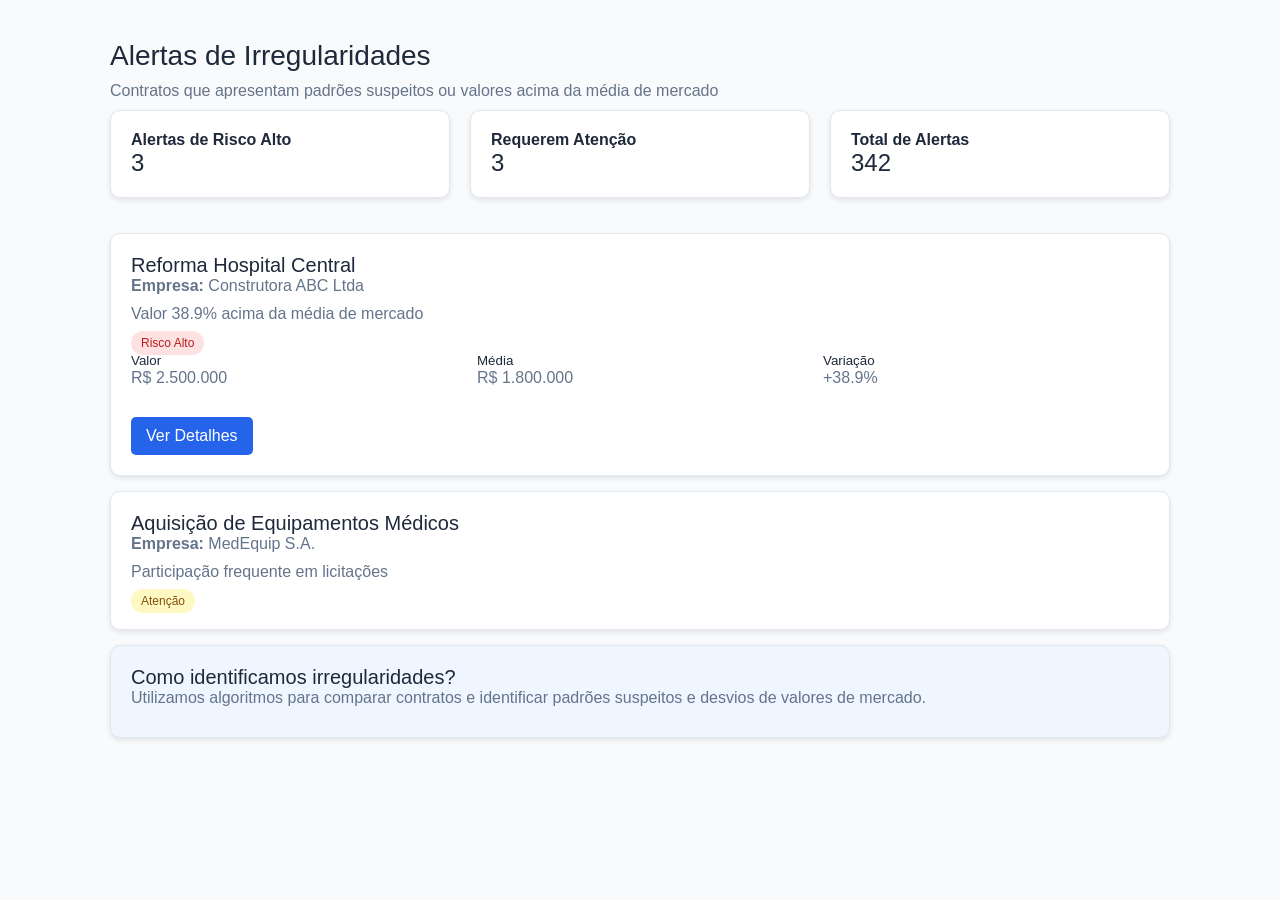
==== alerta.html @ 9b4ed2af "Adicionando Arquivos" ====
<!DOCTYPE html>
<html lang="pt-BR">
<head>
  <meta charset="UTF-8">
  <title>Alertas de Irregularidades</title>
  <link rel="stylesheet" href="./css/teste.css">
  <style>
    body {
      font-family: Arial, sans-serif;
      background: #f9fafb;
      margin: 0;
      padding: 20px;
    }
    .container {
      max-width: 1100px;
      margin: auto;
    }
    .card {
      background: white;
      border-radius: 10px;
      padding: 20px;
      margin-bottom: 15px;
      box-shadow: 0 2px 5px rgba(0,0,0,0.1);
    }
    .grid {
      display: flex;
      gap: 20px;
      margin-bottom: 20px;
    }
    .grid div {
      flex: 1;
    }
    .badge {
      padding: 5px 10px;
      border-radius: 20px;
      font-size: 12px;
    }
    .high { background: #fee2e2; color: #b91c1c; }
    .medium { background: #fef9c3; color: #854d0e; }
    .btn {
      display: inline-block;
      padding: 10px 15px;
      background: #2563eb;
      color: white;
      border-radius: 5px;
      text-decoration: none;
    }
  </style>
</head>
<body>

<div class="container">
  <h1>Alertas de Irregularidades</h1>
  <p>Contratos que apresentam padrões suspeitos ou valores acima da média de mercado</p>

  <!-- Cards resumo -->
  <div class="grid">
    <div class="card">
      <strong>Alertas de Risco Alto</strong>
      <h2>3</h2>
    </div>
    <div class="card">
      <strong>Requerem Atenção</strong>
      <h2>3</h2>
    </div>
    <div class="card">
      <strong>Total de Alertas</strong>
      <h2>342</h2>
    </div>
  </div>

  <!-- Lista -->
  <div class="card">
    <h3>Reforma Hospital Central</h3>
    <p><strong>Empresa:</strong> Construtora ABC Ltda</p>
    <p>Valor 38.9% acima da média de mercado</p>
    <span class="badge high">Risco Alto</span>

    <div class="grid">
      <div>
        <small>Valor</small>
        <p>R$ 2.500.000</p>
      </div>
      <div>
        <small>Média</small>
        <p>R$ 1.800.000</p>
      </div>
      <div>
        <small>Variação</small>
        <p>+38.9%</p>
      </div>
    </div>

    <a href="#" class="btn">Ver Detalhes</a>
  </div>

  <div class="card">
    <h3>Aquisição de Equipamentos Médicos</h3>
    <p><strong>Empresa:</strong> MedEquip S.A.</p>
    <p>Participação frequente em licitações</p>
    <span class="badge medium">Atenção</span>
  </div>

  <!-- Info -->
  <div class="card" style="background:#eff6ff;">
    <h3>Como identificamos irregularidades?</h3>
    <p>
      Utilizamos algoritmos para comparar contratos e identificar padrões suspeitos
      e desvios de valores de mercado.
    </p>
  </div>
</div>

</body>
</html>
---- css/teste.css ----
/* RESET BÁSICO */
* {
  margin: 0;
  padding: 0;
  box-sizing: border-box;
}

/* VARIÁVEIS */
:root {
  --background: #ffffff;
  --foreground: #1e293b;
  --primary: #1e40af;
  --secondary: #10b981;
  --muted: #f1f5f9;
  --border: #e2e8f0;
  --card: #ffffff;
  --radius: 8px;
}

/* DARK MODE (opcional) */
.dark {
  --background: #0f172a;
  --foreground: #f1f5f9;
  --card: #1e293b;
  --border: #334155;
}

/* BODY */
body {
  font-family: Arial, sans-serif;
  font-size: 16px;
  background: var(--background);
  color: var(--foreground);
}

/* TIPOGRAFIA */
h1 { font-size: 28px; font-weight: 500; margin-bottom: 10px; }
h2 { font-size: 24px; font-weight: 500; }
h3 { font-size: 20px; font-weight: 500; }
h4 { font-size: 16px; font-weight: 500; }

p {
  color: #64748b;
  margin-bottom: 10px;
}

/* CONTAINER */
.container {
  max-width: 1200px;
  margin: auto;
  padding: 20px;
}

/* CARDS */
.card {
  background: var(--card);
  border-radius: var(--radius);
  padding: 20px;
  border: 1px solid var(--border);
  box-shadow: 0 2px 5px rgba(0,0,0,0.05);
}

/* GRID */
.grid {
  display: flex;
  gap: 20px;
  flex-wrap: wrap;
}

.grid > div {
  flex: 1;
  min-width: 250px;
}

/* INPUTS */
select, input {
  width: 100%;
  padding: 10px;
  border-radius: var(--radius);
  border: 1px solid var(--border);
  background: #f8fafc;
}

/* BOTÕES */
button, .btn {
  background: var(--primary);
  color: white;
  border: none;
  padding: 10px 15px;
  border-radius: var(--radius);
  cursor: pointer;
}

button:hover, .btn:hover {
  opacity: 0.9;
}

/* BADGES */
.badge {
  padding: 5px 10px;
  border-radius: 20px;
  font-size: 12px;
}

.badge.high {
  background: #fee2e2;
  color: #b91c1c;
}

.badge.medium {
  background: #fef9c3;
  color: #854d0e;
}

.badge.low {
  background: #d1fae5;
  color: #065f46;
}

/* TABELA */
table {
  width: 100%;
  border-collapse: collapse;
}

th, td {
  padding: 10px;
  border-bottom: 1px solid var(--border);
  text-align: left;
}

/* SOMBRA HOVER */
.card:hover {
  box-shadow: 0 4px 10px rgba(0,0,0,0.08);
}
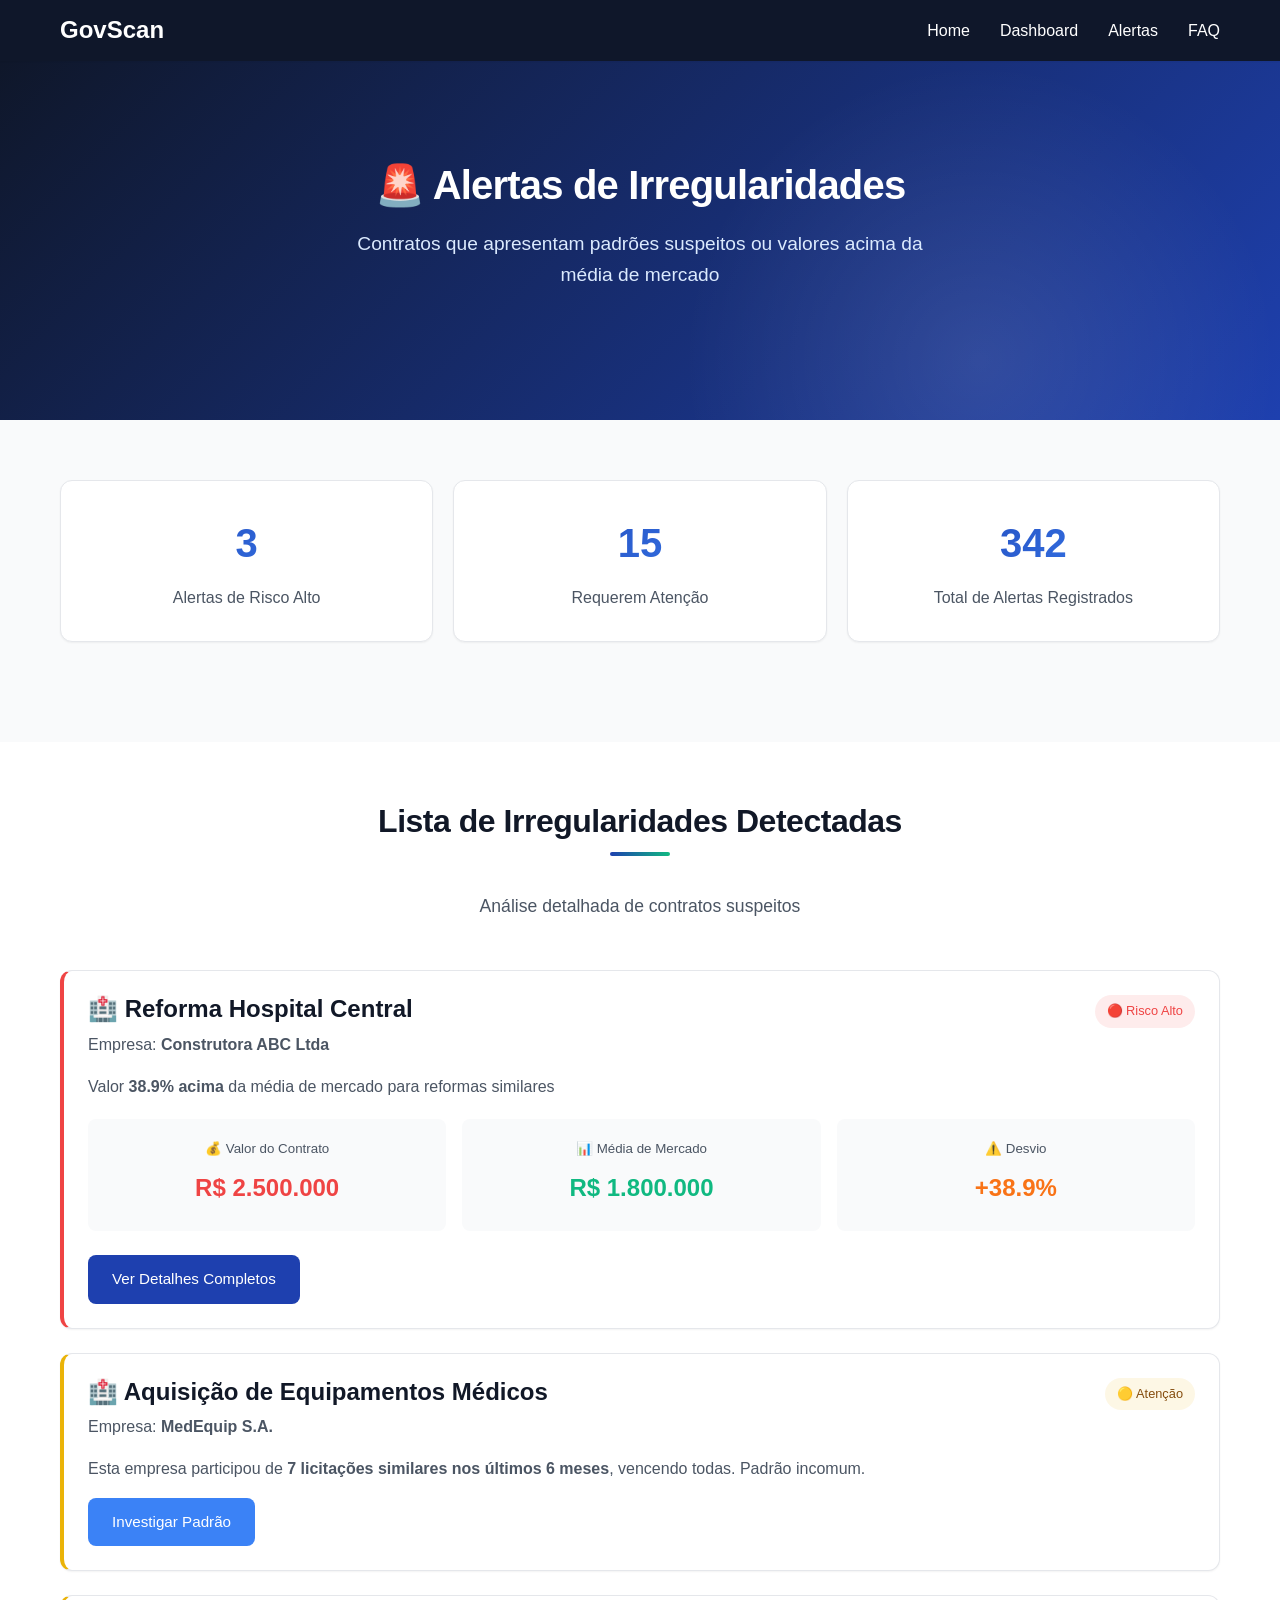
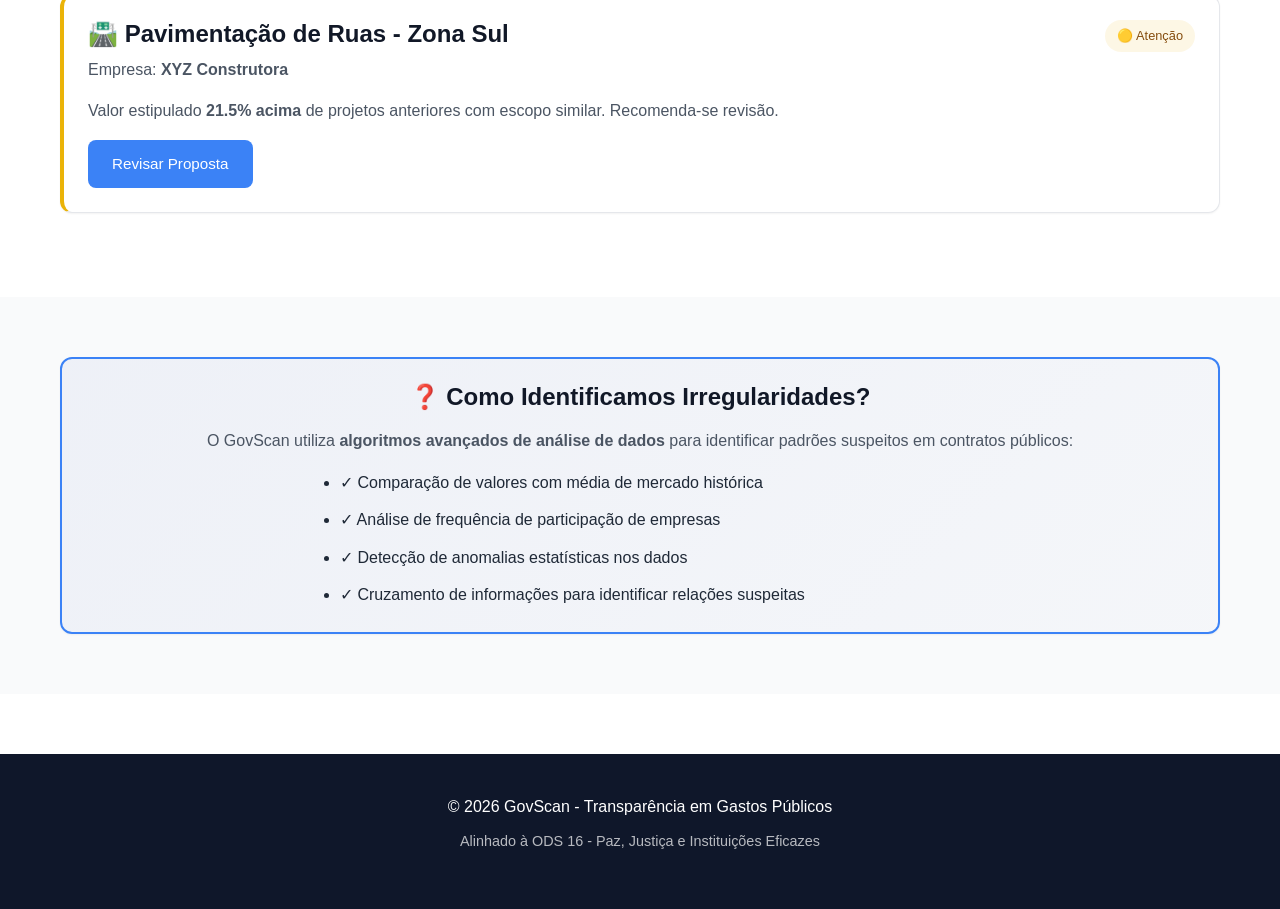
==== commit d8c152f1: "Site Ajustado" ====
--- a/alerta.html
+++ b/alerta.html
@@ -2,114 +2,150 @@
 <html lang="pt-BR">
 <head>
   <meta charset="UTF-8">
-  <title>Alertas de Irregularidades</title>
+  <meta name="viewport" content="width=device-width, initial-scale=1.0">
+  <title>Alertas de Irregularidades - GovScan</title>
   <link rel="stylesheet" href="./css/teste.css">
-  <style>
-    body {
-      font-family: Arial, sans-serif;
-      background: #f9fafb;
-      margin: 0;
-      padding: 20px;
-    }
-    .container {
-      max-width: 1100px;
-      margin: auto;
-    }
-    .card {
-      background: white;
-      border-radius: 10px;
-      padding: 20px;
-      margin-bottom: 15px;
-      box-shadow: 0 2px 5px rgba(0,0,0,0.1);
-    }
-    .grid {
-      display: flex;
-      gap: 20px;
-      margin-bottom: 20px;
-    }
-    .grid div {
-      flex: 1;
-    }
-    .badge {
-      padding: 5px 10px;
-      border-radius: 20px;
-      font-size: 12px;
-    }
-    .high { background: #fee2e2; color: #b91c1c; }
-    .medium { background: #fef9c3; color: #854d0e; }
-    .btn {
-      display: inline-block;
-      padding: 10px 15px;
-      background: #2563eb;
-      color: white;
-      border-radius: 5px;
-      text-decoration: none;
-    }
-  </style>
 </head>
 <body>
 
-<div class="container">
-  <h1>Alertas de Irregularidades</h1>
-  <p>Contratos que apresentam padrões suspeitos ou valores acima da média de mercado</p>
+<!-- NAVEGAÇÃO -->
+<nav style="background: var(--primary-dark); color: white; padding: 16px 0; position: sticky; top: 0; z-index: 100; box-shadow: var(--shadow-sm);">
+  <div class="container" style="display: flex; justify-content: space-between; align-items: center;">
+    <h3 style="color: white; margin: 0; font-size: 1.5rem; font-weight: 600;">
+      GovScan
+    </h3>
+    <ul style="list-style: none; display: flex; gap: 30px; margin: 0;">
+      <li><a href="./index.html" style="color: white; text-decoration: none; font-weight: 500;">Home</a></li>
+      <li><a href="./graficos.html" style="color: white; text-decoration: none; font-weight: 500;">Dashboard</a></li>
+      <li><a href="./alerta.html" style="color: white; text-decoration: none; font-weight: 500;">Alertas</a></li>
+      <li><a href="./faq.html" style="color: white; text-decoration: none; font-weight: 500;">FAQ</a></li>
+    </ul>
+  </div>
+</nav>
 
-  <!-- Cards resumo -->
-  <div class="grid">
-    <div class="card">
-      <strong>Alertas de Risco Alto</strong>
-      <h2>3</h2>
-    </div>
-    <div class="card">
-      <strong>Requerem Atenção</strong>
-      <h2>3</h2>
-    </div>
-    <div class="card">
-      <strong>Total de Alertas</strong>
-      <h2>342</h2>
+<!-- HERO -->
+<section class="section-hero">
+  <div class="container">
+    <h1>🚨 Alertas de Irregularidades</h1>
+    <p>Contratos que apresentam padrões suspeitos ou valores acima da média de mercado</p>
+  </div>
+</section>
+
+<!-- RESUMO -->
+<section class="section-light">
+  <div class="container">
+    <div class="grid" style="margin-bottom: 40px;">
+      <div class="stat-card">
+        <div class="stat-value" style="color: #ef4444;">3</div>
+        <div class="stat-label">Alertas de Risco Alto</div>
+      </div>
+      <div class="stat-card">
+        <div class="stat-value" style="color: #eab308;">15</div>
+        <div class="stat-label">Requerem Atenção</div>
+      </div>
+      <div class="stat-card">
+        <div class="stat-value" style="color: #3b82f6;">342</div>
+        <div class="stat-label">Total de Alertas Registrados</div>
+      </div>
     </div>
   </div>
+</section>
 
-  <!-- Lista -->
-  <div class="card">
-    <h3>Reforma Hospital Central</h3>
-    <p><strong>Empresa:</strong> Construtora ABC Ltda</p>
-    <p>Valor 38.9% acima da média de mercado</p>
-    <span class="badge high">Risco Alto</span>
-
-    <div class="grid">
-      <div>
-        <small>Valor</small>
-        <p>R$ 2.500.000</p>
-      </div>
-      <div>
-        <small>Média</small>
-        <p>R$ 1.800.000</p>
-      </div>
-      <div>
-        <small>Variação</small>
-        <p>+38.9%</p>
-      </div>
+<!-- ALERTAS -->
+<section>
+  <div class="container">
+    <div class="section-title">
+      <h2>Lista de Irregularidades Detectadas</h2>
+      <p>Análise detalhada de contratos suspeitos</p>
     </div>
 
-    <a href="#" class="btn">Ver Detalhes</a>
+    <!-- ALERTA 1 -->
+    <div class="card" style="margin-bottom: 24px; border-left: 4px solid #ef4444;">
+      <div style="display: flex; justify-content: space-between; align-items: start; margin-bottom: 16px;">
+        <div>
+          <h3 style="margin: 0 0 8px 0;">🏥 Reforma Hospital Central</h3>
+          <p style="margin: 0; color: var(--neutral-600); font-weight: 500;">Empresa: <strong>Construtora ABC Ltda</strong></p>
+        </div>
+        <span class="badge badge-danger">🔴 Risco Alto</span>
+      </div>
+      
+      <p style="margin-bottom: 20px; color: var(--neutral-600);">Valor <strong>38.9% acima</strong> da média de mercado para reformas similares</p>
+
+      <div class="grid" style="gap: 16px; margin-bottom: 24px;">
+        <div style="background: var(--neutral-50); padding: 16px; border-radius: var(--radius); text-align: center;">
+          <small style="color: var(--neutral-600); font-weight: 500;">💰 Valor do Contrato</small>
+          <p style="font-size: 1.5rem; font-weight: 700; color: #ef4444; margin: 8px 0;">R$ 2.500.000</p>
+        </div>
+        <div style="background: var(--neutral-50); padding: 16px; border-radius: var(--radius); text-align: center;">
+          <small style="color: var(--neutral-600); font-weight: 500;">📊 Média de Mercado</small>
+          <p style="font-size: 1.5rem; font-weight: 700; color: #10b981; margin: 8px 0;">R$ 1.800.000</p>
+        </div>
+        <div style="background: var(--neutral-50); padding: 16px; border-radius: var(--radius); text-align: center;">
+          <small style="color: var(--neutral-600); font-weight: 500;">⚠️ Desvio</small>
+          <p style="font-size: 1.5rem; font-weight: 700; color: #f97316; margin: 8px 0;">+38.9%</p>
+        </div>
+      </div>
+
+      <a href="#" class="btn btn-primary">Ver Detalhes Completos</a>
+    </div>
+
+    <!-- ALERTA 2 -->
+    <div class="card" style="margin-bottom: 24px; border-left: 4px solid #eab308;">
+      <div style="display: flex; justify-content: space-between; align-items: start; margin-bottom: 16px;">
+        <div>
+          <h3 style="margin: 0 0 8px 0;">🏥 Aquisição de Equipamentos Médicos</h3>
+          <p style="margin: 0; color: var(--neutral-600); font-weight: 500;">Empresa: <strong>MedEquip S.A.</strong></p>
+        </div>
+        <span class="badge badge-warning">🟡 Atenção</span>
+      </div>
+      
+      <p style="margin-bottom: 16px; color: var(--neutral-600);">Esta empresa participou de <strong>7 licitações similares nos últimos 6 meses</strong>, vencendo todas. Padrão incomum.</p>
+
+      <a href="#" class="btn btn-secondary">Investigar Padrão</a>
+    </div>
+
+    <!-- ALERTA 3 -->
+    <div class="card" style="margin-bottom: 24px; border-left: 4px solid #eab308;">
+      <div style="display: flex; justify-content: space-between; align-items: start; margin-bottom: 16px;">
+        <div>
+          <h3 style="margin: 0 0 8px 0;">🛣️ Pavimentação de Ruas - Zona Sul</h3>
+          <p style="margin: 0; color: var(--neutral-600); font-weight: 500;">Empresa: <strong>XYZ Construtora</strong></p>
+        </div>
+        <span class="badge badge-warning">🟡 Atenção</span>
+      </div>
+      
+      <p style="margin-bottom: 16px; color: var(--neutral-600);">Valor estipulado <strong>21.5% acima</strong> de projetos anteriores com escopo similar. Recomenda-se revisão.</p>
+
+      <a href="#" class="btn btn-secondary">Revisar Proposta</a>
+    </div>
   </div>
+</section>
 
-  <div class="card">
-    <h3>Aquisição de Equipamentos Médicos</h3>
-    <p><strong>Empresa:</strong> MedEquip S.A.</p>
-    <p>Participação frequente em licitações</p>
-    <span class="badge medium">Atenção</span>
+<!-- INFORMAÇÕES -->
+<section class="section-light">
+  <div class="container">
+    <div class="card" style="text-align: center; background: linear-gradient(135deg, rgba(30, 64, 175, 0.05), rgba(30, 64, 175, 0.02)); border: 2px solid var(--primary-light);">
+      <h3>❓ Como Identificamos Irregularidades?</h3>
+      <p style="margin-bottom: 16px;">
+        O GovScan utiliza <strong>algoritmos avançados de análise de dados</strong> para identificar padrões suspeitos em contratos públicos:
+      </p>
+      <ul style="text-align: left; max-width: 600px; margin: 0 auto; display: flex; flex-direction: column; gap: 12px;">
+        <li>✓ Comparação de valores com média de mercado histórica</li>
+        <li>✓ Análise de frequência de participação de empresas</li>
+        <li>✓ Detecção de anomalias estatísticas nos dados</li>
+        <li>✓ Cruzamento de informações para identificar relações suspeitas</li>
+      </ul>
+    </div>
   </div>
+</section>
 
-  <!-- Info -->
-  <div class="card" style="background:#eff6ff;">
-    <h3>Como identificamos irregularidades?</h3>
-    <p>
-      Utilizamos algoritmos para comparar contratos e identificar padrões suspeitos
-      e desvios de valores de mercado.
-    </p>
+<!-- RODAPÉ -->
+<footer style="background: var(--primary-dark); color: white; padding: 40px 0; text-align: center; margin-top: 60px;">
+  <div class="container">
+    <p style="color: white; margin-bottom: 10px;">&copy; 2026 GovScan - Transparência em Gastos Públicos</p>
+    <p style="color: rgba(255,255,255,0.7); font-size: 0.9rem;">Alinhado à ODS 16 - Paz, Justiça e Instituições Eficazes</p>
   </div>
-</div>
+</footer>
 
 </body>
 </html>
--- a/css/teste.css
+++ b/css/teste.css
@@ -1,103 +1,739 @@
-/* RESET BÁSICO */
+/* ============================================
+   RESET & VARIÁVEIS GLOBAIS
+   ============================================ */
+
 * {
   margin: 0;
   padding: 0;
   box-sizing: border-box;
 }
 
-/* VARIÁVEIS */
 :root {
-  --background: #ffffff;
-  --foreground: #1e293b;
-  --primary: #1e40af;
-  --secondary: #10b981;
-  --muted: #f1f5f9;
-  --border: #e2e8f0;
-  --card: #ffffff;
+  /* Core Colors - Alinhados ao tema de transparência e tecnologia */
+  --primary-dark: #0f172a;      /* Azul escuro profundo */
+  --primary: #1e40af;           /* Azul primário (ação) */
+  --primary-light: #3b82f6;     /* Azul claro */
+  --primary-lighter: #dbeafe;   /* Azul muito claro (backgrounds) */
+  
+  --success: #10b981;           /* Verde (dados confiáveis) */
+  --warning: #eab308;           /* Amarelo (avisos) */
+  --danger: #ef4444;            /* Vermelho (alertas críticos) */
+  --danger-dark: #dc2626;       /* Vermelho escuro */
+  
+  --neutral-50: #f9fafb;        /* Background bem claro */
+  --neutral-100: #f3f4f6;       /* Background claro */
+  --neutral-200: #e5e7eb;       /* Border claro */
+  --neutral-400: #9ca3af;       /* Text secundário */
+  --neutral-600: #4b5563;       /* Text médio */
+  --neutral-800: #1f2937;       /* Text forte */
+  --neutral-900: #111827;       /* Text muito forte/herói */
+  
+  --white: #ffffff;
+  --shadow-sm: 0 1px 2px 0 rgba(0, 0, 0, 0.05);
+  --shadow-md: 0 4px 6px -1px rgba(0, 0, 0, 0.1);
+  --shadow-lg: 0 10px 15px -3px rgba(0, 0, 0, 0.1);
+  --shadow-xl: 0 20px 25px -5px rgba(0, 0, 0, 0.1);
+  
   --radius: 8px;
-}
-
-/* DARK MODE (opcional) */
-.dark {
-  --background: #0f172a;
-  --foreground: #f1f5f9;
-  --card: #1e293b;
-  --border: #334155;
-}
-
-/* BODY */
+  --radius-lg: 12px;
+  --radius-full: 9999px;
+  
+  --transition: all 0.3s ease;
+}
+
+/* ============================================
+   BODY & TIPOGRAFIA BASE
+   ============================================ */
+
+html {
+  scroll-behavior: smooth;
+}
+
 body {
-  font-family: Arial, sans-serif;
+  font-family: -apple-system, BlinkMacSystemFont, 'Segoe UI', 'Roboto', 'Oxygen',
+    'Ubuntu', 'Cantarell', 'Fira Sans', 'Droid Sans', 'Helvetica Neue',
+    sans-serif;
   font-size: 16px;
-  background: var(--background);
-  color: var(--foreground);
-}
-
-/* TIPOGRAFIA */
-h1 { font-size: 28px; font-weight: 500; margin-bottom: 10px; }
-h2 { font-size: 24px; font-weight: 500; }
-h3 { font-size: 20px; font-weight: 500; }
-h4 { font-size: 16px; font-weight: 500; }
+  line-height: 1.6;
+  background: var(--white);
+  color: var(--neutral-800);
+  -webkit-font-smoothing: antialiased;
+  -moz-osx-font-smoothing: grayscale;
+}
+
+h1, h2, h3, h4, h5, h6 {
+  line-height: 1.2;
+  font-weight: 600;
+  color: var(--neutral-900);
+  margin-bottom: 1rem;
+}
+
+h1 {
+  font-size: 2.5rem;
+  letter-spacing: -0.02em;
+}
+
+h2 {
+  font-size: 2rem;
+  letter-spacing: -0.015em;
+}
+
+h3 {
+  font-size: 1.5rem;
+}
+
+h4 {
+  font-size: 1.25rem;
+}
+
+h5 {
+  font-size: 1.125rem;
+}
+
+h6 {
+  font-size: 1rem;
+}
 
 p {
-  color: #64748b;
-  margin-bottom: 10px;
-}
-
-/* CONTAINER */
+  color: var(--neutral-600);
+  margin-bottom: 1rem;
+}
+
+a {
+  color: var(--primary);
+  text-decoration: none;
+  transition: var(--transition);
+}
+
+a:hover {
+  color: var(--primary-light);
+}
+
+/* ============================================
+   CONTAINER & LAYOUT
+   ============================================ */
+
 .container {
   max-width: 1200px;
-  margin: auto;
-  padding: 20px;
-}
-
-/* CARDS */
+  margin: 0 auto;
+  padding: 0 20px;
+}
+
+.grid {
+  display: grid;
+  gap: 20px;
+  grid-template-columns: repeat(auto-fit, minmax(280px, 1fr));
+}
+
+@media (max-width: 768px) {
+  .grid {
+    grid-template-columns: 1fr;
+  }
+}
+
+/* ============================================
+   CARDS & CONTENEDORES
+   ============================================ */
+
 .card {
-  background: var(--card);
-  border-radius: var(--radius);
-  padding: 20px;
-  border: 1px solid var(--border);
-  box-shadow: 0 2px 5px rgba(0,0,0,0.05);
-}
-
-/* GRID */
-.grid {
-  display: flex;
-  gap: 20px;
-  flex-wrap: wrap;
-}
-
-.grid > div {
-  flex: 1;
-  min-width: 250px;
-}
-
-/* INPUTS */
-select, input {
-  width: 100%;
-  padding: 10px;
-  border-radius: var(--radius);
-  border: 1px solid var(--border);
-  background: #f8fafc;
-}
-
-/* BOTÕES */
-button, .btn {
-  background: var(--primary);
-  color: white;
+  background: var(--white);
+  border-radius: var(--radius-lg);
+  padding: 24px;
+  border: 1px solid var(--neutral-200);
+  box-shadow: var(--shadow-sm);
+  transition: var(--transition);
+}
+
+.card:hover {
+  box-shadow: var(--shadow-lg);
+  border-color: var(--primary-light);
+  transform: translateY(-2px);
+}
+
+.card-icon {
+  font-size: 2.5rem;
+  margin-bottom: 12px;
+}
+
+.card-title {
+  font-size: 1.125rem;
+  font-weight: 600;
+  color: var(--neutral-900);
+  margin-bottom: 8px;
+}
+
+.card-text {
+  color: var(--neutral-600);
+  font-size: 0.95rem;
+}
+
+/* ============================================
+   BOTÕES
+   ============================================ */
+
+button, .btn, input[type="button"], input[type="submit"] {
+  display: inline-flex;
+  align-items: center;
+  justify-content: center;
+  gap: 8px;
+  padding: 12px 24px;
+  font-size: 0.95rem;
+  font-weight: 500;
   border: none;
-  padding: 10px 15px;
   border-radius: var(--radius);
   cursor: pointer;
-}
-
-button:hover, .btn:hover {
-  opacity: 0.9;
-}
-
-/* BADGES */
+  transition: var(--transition);
+  text-decoration: none;
+  white-space: nowrap;
+  user-select: none;
+}
+
+/* Primário */
+.btn-primary, button:not([class]),
+.btn {
+  background: var(--primary);
+  color: var(--white);
+}
+
+.btn-primary:hover, 
+button:not([class]):hover,
+.btn:hover {
+  background: var(--primary-dark);
+  box-shadow: var(--shadow-md);
+  transform: translateY(-1px);
+}
+
+/* Secundário */
+.btn-secondary {
+  background: var(--primary-light);
+  color: var(--white);
+}
+
+.btn-secondary:hover {
+  background: var(--primary);
+}
+
+/* Sucesso */
+.btn-success {
+  background: var(--success);
+  color: var(--white);
+}
+
+.btn-success:hover {
+  background: #059669;
+}
+
+/* Pequeno */
+.btn-sm {
+  padding: 8px 16px;
+  font-size: 0.875rem;
+}
+
+/* Grande */
+.btn-lg {
+  padding: 14px 32px;
+  font-size: 1rem;
+}
+
+/* Outline */
+.btn-outline {
+  background: transparent;
+  border: 2px solid var(--primary);
+  color: var(--primary);
+}
+
+.btn-outline:hover {
+  background: var(--primary);
+  color: var(--white);
+}
+
+/* ============================================
+   INPUTS & FORMULÁRIOS
+   ============================================ */
+
+input[type="text"],
+input[type="email"],
+input[type="password"],
+input[type="search"],
+input[type="date"],
+select,
+textarea {
+  width: 100%;
+  padding: 12px 14px;
+  font-size: 1rem;
+  border: 1px solid var(--neutral-200);
+  border-radius: var(--radius);
+  background: var(--neutral-50);
+  color: var(--neutral-900);
+  font-family: inherit;
+  transition: var(--transition);
+}
+
+input[type="text"]:focus,
+input[type="email"]:focus,
+input[type="password"]:focus,
+input[type="search"]:focus,
+input[type="date"]:focus,
+select:focus,
+textarea:focus {
+  outline: none;
+  border-color: var(--primary);
+  background: var(--white);
+  box-shadow: 0 0 0 3px rgba(30, 64, 175, 0.1);
+}
+
+label {
+  display: block;
+  margin-bottom: 8px;
+  font-weight: 500;
+  color: var(--neutral-800);
+}
+
+/* ============================================
+   BADGES & LABELS
+   ============================================ */
+
 .badge {
-  padding: 5px 10px;
+  display: inline-flex;
+  align-items: center;
+  gap: 6px;
+  padding: 6px 12px;
+  border-radius: var(--radius-full);
+  font-size: 0.8rem;
+  font-weight: 500;
+  background: var(--neutral-100);
+  color: var(--neutral-800);
+}
+
+.badge-success {
+  background: rgba(16, 185, 129, 0.1);
+  color: var(--success);
+}
+
+.badge-warning {
+  background: rgba(234, 179, 8, 0.1);
+  color: #854d0e;
+}
+
+.badge-danger, .badge-high {
+  background: rgba(239, 68, 68, 0.1);
+  color: var(--danger);
+}
+
+.badge-danger-dark {
+  background: #fee2e2;
+  color: #b91c1c;
+}
+
+.badge-warning-dark {
+  background: #fef9c3;
+  color: #854d0e;
+}
+
+.badge-primary {
+  background: rgba(30, 64, 175, 0.1);
+  color: var(--primary);
+}
+
+/* ============================================
+   SEÇÕES & BACKGROUNDS
+   ============================================ */
+
+section {
+  padding: 60px 0;
+}
+
+.section-dark {
+  background: var(--primary-dark);
+  color: var(--white);
+}
+
+.section-light {
+  background: var(--neutral-50);
+}
+
+.section-hero {
+  background: linear-gradient(135deg, var(--primary-dark) 0%, var(--primary) 100%);
+  color: var(--white);
+  padding: 100px 20px;
+  text-align: center;
+  position: relative;
+  overflow: hidden;
+}
+
+.section-hero::before {
+  content: '';
+  position: absolute;
+  top: 0;
+  right: 0;
+  width: 600px;
+  height: 600px;
+  background: radial-gradient(circle, rgba(255,255,255,0.1) 0%, transparent 70%);
+  border-radius: 50%;
+  pointer-events: none;
+}
+
+.section-hero h1 {
+  color: var(--white);
+  margin-bottom: 20px;
+  position: relative;
+  z-index: 1;
+}
+
+.section-hero p {
+  color: var(--primary-lighter);
+  font-size: 1.2rem;
+  max-width: 600px;
+  margin: 0 auto 30px;
+  position: relative;
+  z-index: 1;
+}
+
+.section-title {
+  text-align: center;
+  margin-bottom: 50px;
+}
+
+.section-title h2 {
+  position: relative;
+  display: inline-block;
+}
+
+.section-title h2::after {
+  content: '';
+  display: block;
+  width: 60px;
+  height: 4px;
+  background: linear-gradient(90deg, var(--primary), var(--success));
+  margin: 12px auto 0;
+  border-radius: var(--radius-full);
+}
+
+.section-title p {
+  color: var(--neutral-600);
+  font-size: 1.1rem;
+  max-width: 600px;
+  margin: 20px auto 0;
+}
+
+/* ============================================
+   TABELAS
+   ============================================ */
+
+table {
+  width: 100%;
+  border-collapse: collapse;
+  margin-top: 20px;
+}
+
+table thead {
+  background: var(--neutral-50);
+  border-bottom: 2px solid var(--neutral-200);
+}
+
+table th {
+  padding: 14px;
+  text-align: left;
+  font-weight: 600;
+  color: var(--neutral-900);
+  font-size: 0.9rem;
+  text-transform: uppercase;
+  letter-spacing: 0.5px;
+}
+
+table td {
+  padding: 14px;
+  border-bottom: 1px solid var(--neutral-200);
+  color: var(--neutral-700);
+}
+
+table tbody tr:hover {
+  background: var(--neutral-50);
+}
+
+/* ============================================
+   ALERTAS & NOTIFICAÇÕES
+   ============================================ */
+
+.alert {
+  padding: 16px 20px;
+  border-radius: var(--radius-lg);
+  border-left: 4px solid;
+  margin-bottom: 20px;
+  display: flex;
+  align-items: flex-start;
+  gap: 12px;
+}
+
+.alert-success {
+  background: rgba(16, 185, 129, 0.05);
+  border-color: var(--success);
+  color: #047857;
+}
+
+.alert-warning {
+  background: rgba(234, 179, 8, 0.05);
+  border-color: var(--warning);
+  color: #854d0e;
+}
+
+.alert-danger {
+  background: rgba(239, 68, 68, 0.05);
+  border-color: var(--danger);
+  color: #991b1b;
+}
+
+.alert-info {
+  background: rgba(30, 64, 175, 0.05);
+  border-color: var(--primary);
+  color: var(--primary);
+}
+
+/* ============================================
+   ESTATÍSTICAS
+   ============================================ */
+
+.stat-card {
+  background: var(--white);
+  border-radius: var(--radius-lg);
+  padding: 30px;
+  text-align: center;
+  box-shadow: var(--shadow-sm);
+  border: 1px solid var(--neutral-200);
+  transition: var(--transition);
+}
+
+.stat-card:hover {
+  box-shadow: var(--shadow-lg);
+  transform: translateY(-4px);
+}
+
+.stat-value {
+  font-size: 2.5rem;
+  font-weight: 700;
+  background: linear-gradient(135deg, var(--primary), var(--primary-light));
+  -webkit-background-clip: text;
+  -webkit-text-fill-color: transparent;
+  background-clip: text;
+  margin-bottom: 10px;
+}
+
+.stat-label {
+  font-size: 1rem;
+  color: var(--neutral-600);
+  font-weight: 500;
+}
+
+/* ============================================
+   LISTA DE ITENS & FAQs
+   ============================================ */
+
+.list-item {
+  padding: 16px;
+  border-bottom: 1px solid var(--neutral-200);
+  display: flex;
+  align-items: center;
+  gap: 12px;
+  transition: var(--transition);
+}
+
+.list-item:hover {
+  background: var(--neutral-50);
+  padding-left: 20px;
+}
+
+.list-item:last-child {
+  border-bottom: none;
+}
+
+.faq-item {
+  border: 1px solid var(--neutral-200);
+  border-radius: var(--radius-lg);
+  margin-bottom: 12px;
+  overflow: hidden;
+  background: var(--white);
+  transition: var(--transition);
+}
+
+.faq-item:hover {
+  box-shadow: var(--shadow-md);
+}
+
+.faq-question {
+  width: 100%;
+  padding: 20px;
+  background: var(--white);
+  border: none;
+  cursor: pointer;
+  display: flex;
+  justify-content: space-between;
+  align-items: center;
+  font-size: 1rem;
+  font-weight: 500;
+  color: var(--neutral-900);
+  transition: var(--transition);
+}
+
+.faq-question:hover {
+  background: var(--neutral-50);
+  color: var(--primary);
+}
+
+.faq-question span {
+  margin-left: 10px;
+  font-size: 1.2rem;
+  display: flex;
+  align-items: center;
+  justify-content: center;
+  width: 24px;
+  height: 24px;
+  transition: var(--transition);
+}
+
+.faq-item.active .faq-question {
+  background: linear-gradient(135deg, rgba(30, 64, 175, 0.05), rgba(30, 64, 175, 0.02));
+  color: var(--primary);
+}
+
+.faq-item.active .faq-question span {
+  transform: rotate(180deg);
+}
+
+.faq-answer {
+  display: none;
+  padding: 0 20px 20px 20px;
+  color: var(--neutral-600);
+  border-top: 1px solid var(--neutral-200);
+  background: var(--neutral-50);
+  animation: slideDown 0.3s ease;
+}
+
+.faq-item.active .faq-answer {
+  display: block;
+}
+
+@keyframes slideDown {
+  from {
+    opacity: 0;
+    transform: translateY(-10px);
+  }
+  to {
+    opacity: 1;
+    transform: translateY(0);
+  }
+}
+
+/* ============================================
+   RESPONSIVIDADE
+   ============================================ */
+
+@media (max-width: 768px) {
+  h1 {
+    font-size: 1.875rem;
+  }
+
+  h2 {
+    font-size: 1.5rem;
+  }
+
+  section {
+    padding: 40px 0;
+  }
+
+  .section-hero {
+    padding: 60px 20px;
+  }
+
+  .card {
+    padding: 16px;
+  }
+
+  .container {
+    padding: 0 16px;
+  }
+
+  button, .btn {
+    width: 100%;
+  }
+}
+
+/* ============================================
+   UTILIDADES
+   ============================================ */
+
+.text-center {
+  text-align: center;
+}
+
+.text-left {
+  text-align: left;
+}
+
+.text-right {
+  text-align: right;
+}
+
+.text-muted {
+  color: var(--neutral-600);
+}
+
+.text-primary {
+  color: var(--primary);
+}
+
+.text-success {
+  color: var(--success);
+}
+
+.text-danger {
+  color: var(--danger);
+}
+
+.text-warning {
+  color: var(--warning);
+}
+
+.mt-1 { margin-top: 8px; }
+.mt-2 { margin-top: 16px; }
+.mt-3 { margin-top: 24px; }
+.mt-4 { margin-top: 32px; }
+
+.mb-1 { margin-bottom: 8px; }
+.mb-2 { margin-bottom: 16px; }
+.mb-3 { margin-bottom: 24px; }
+.mb-4 { margin-bottom: 32px; }
+
+.p-1 { padding: 8px; }
+.p-2 { padding: 16px; }
+.p-3 { padding: 24px; }
+.p-4 { padding: 32px; }
+
+.gap-1 { gap: 8px; }
+.gap-2 { gap: 16px; }
+.gap-3 { gap: 24px; }
+
+.hidden {
+  display: none;
+}
+
+.opacity-50 {
+  opacity: 0.5;
+}
+
+.opacity-75 {
+  opacity: 0.75;
+}
+
+.rounded {
+  border-radius: var(--radius);
+}
+
+.rounded-lg {
+  border-radius: var(--radius-lg);
+}
+
+.overflow-hidden {
+  overflow: hidden;
   border-radius: 20px;
   font-size: 12px;
 }
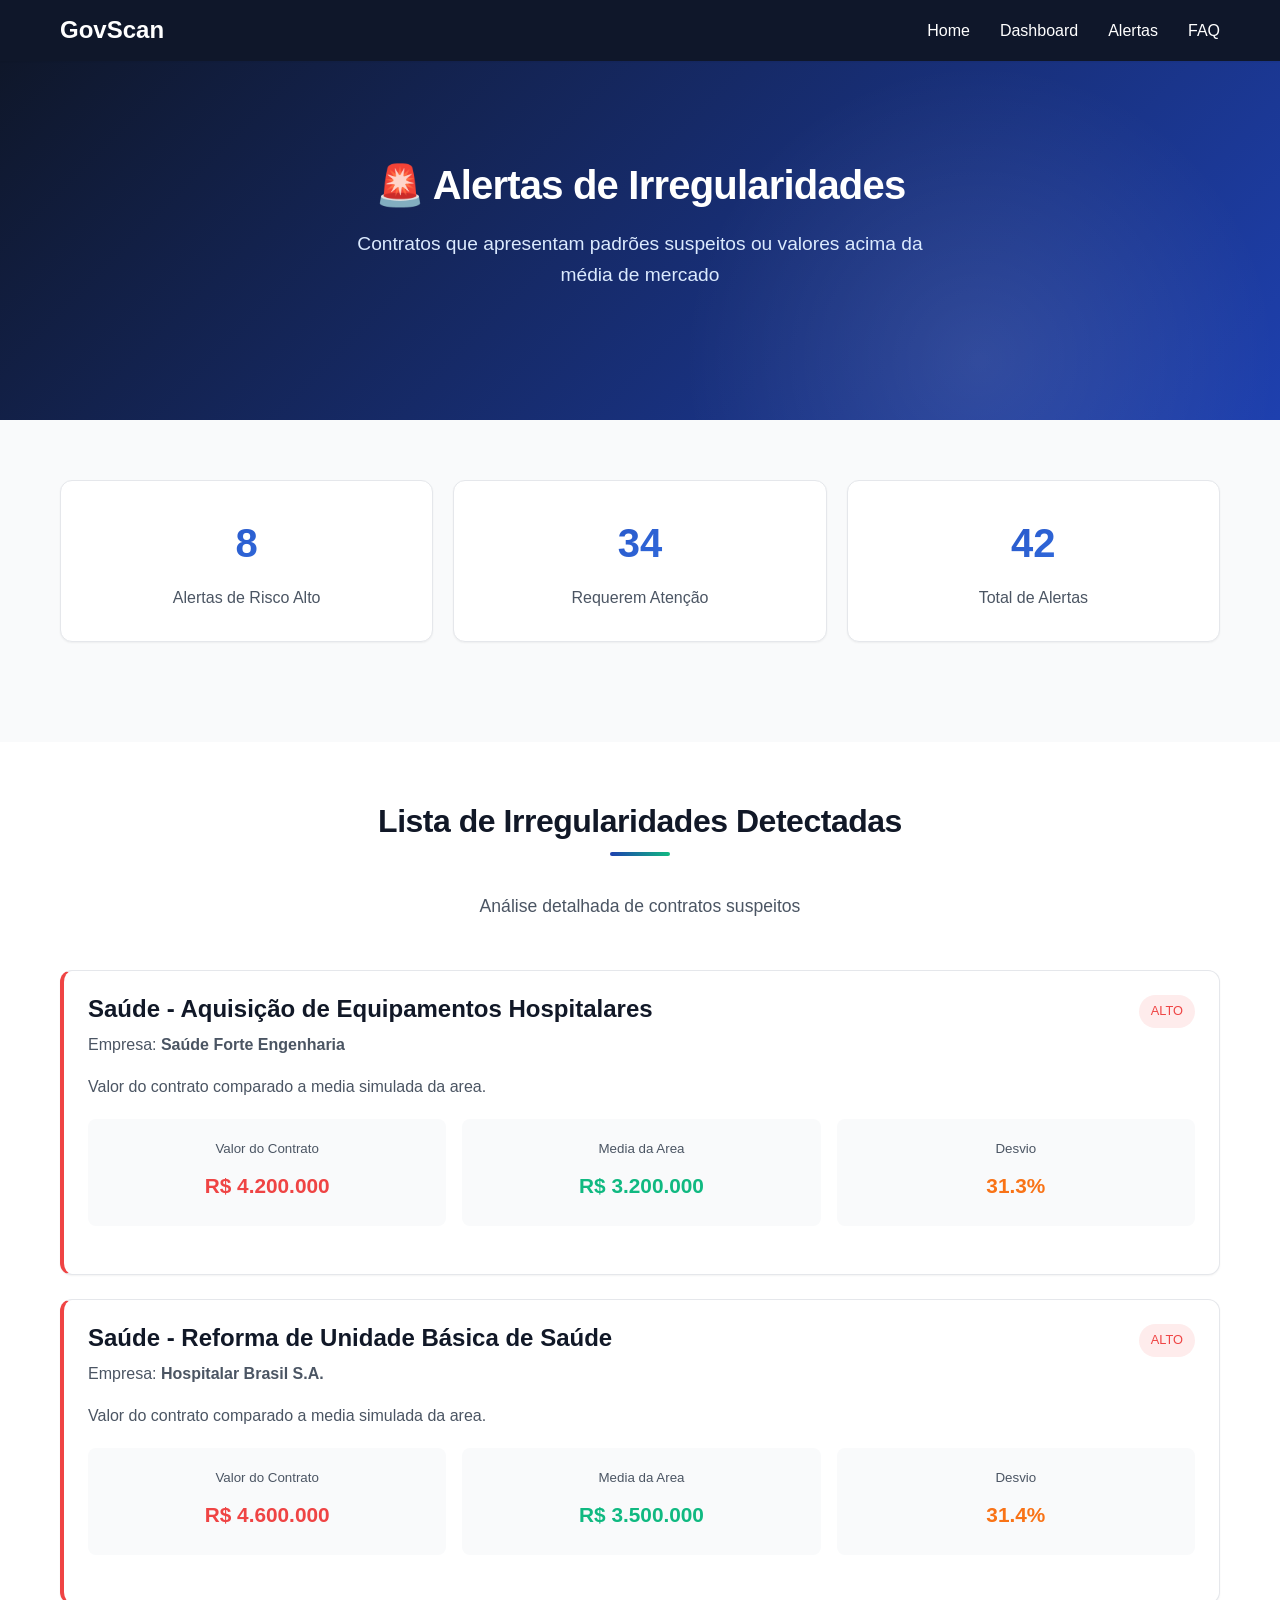
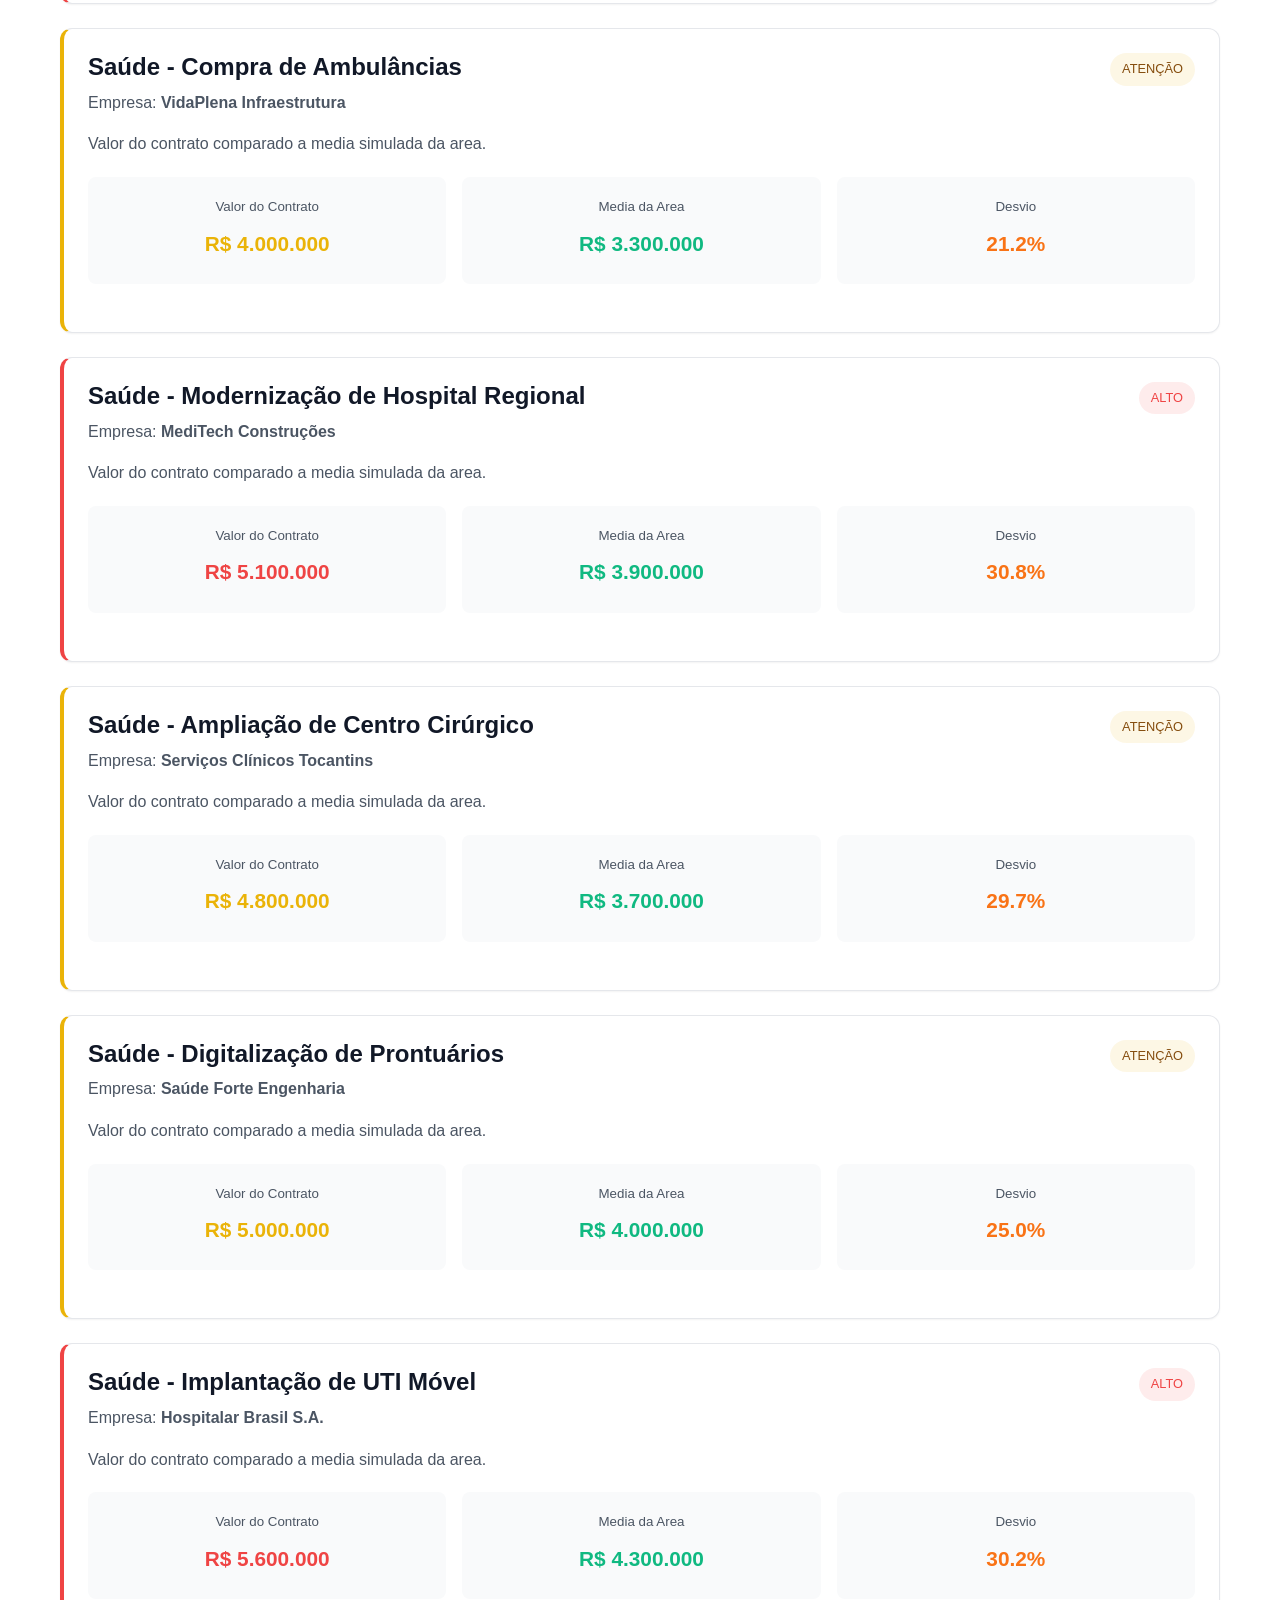
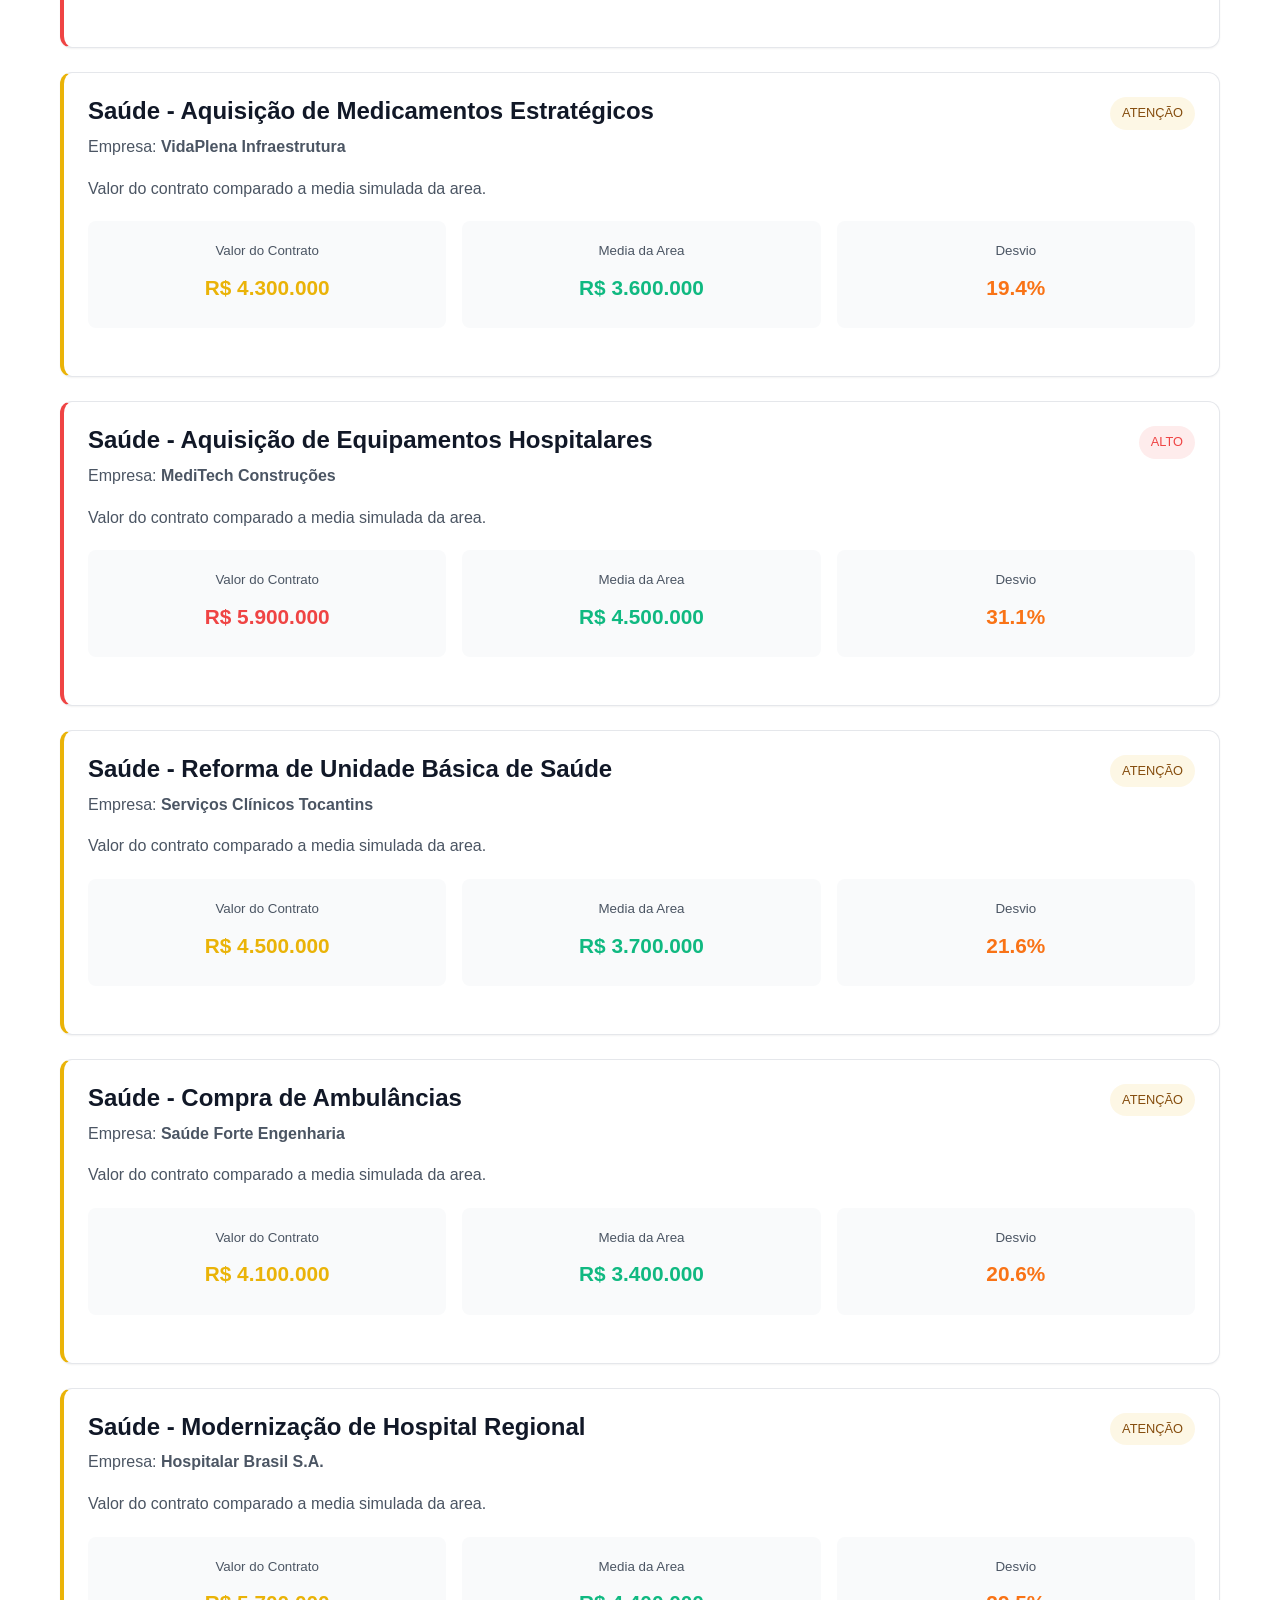
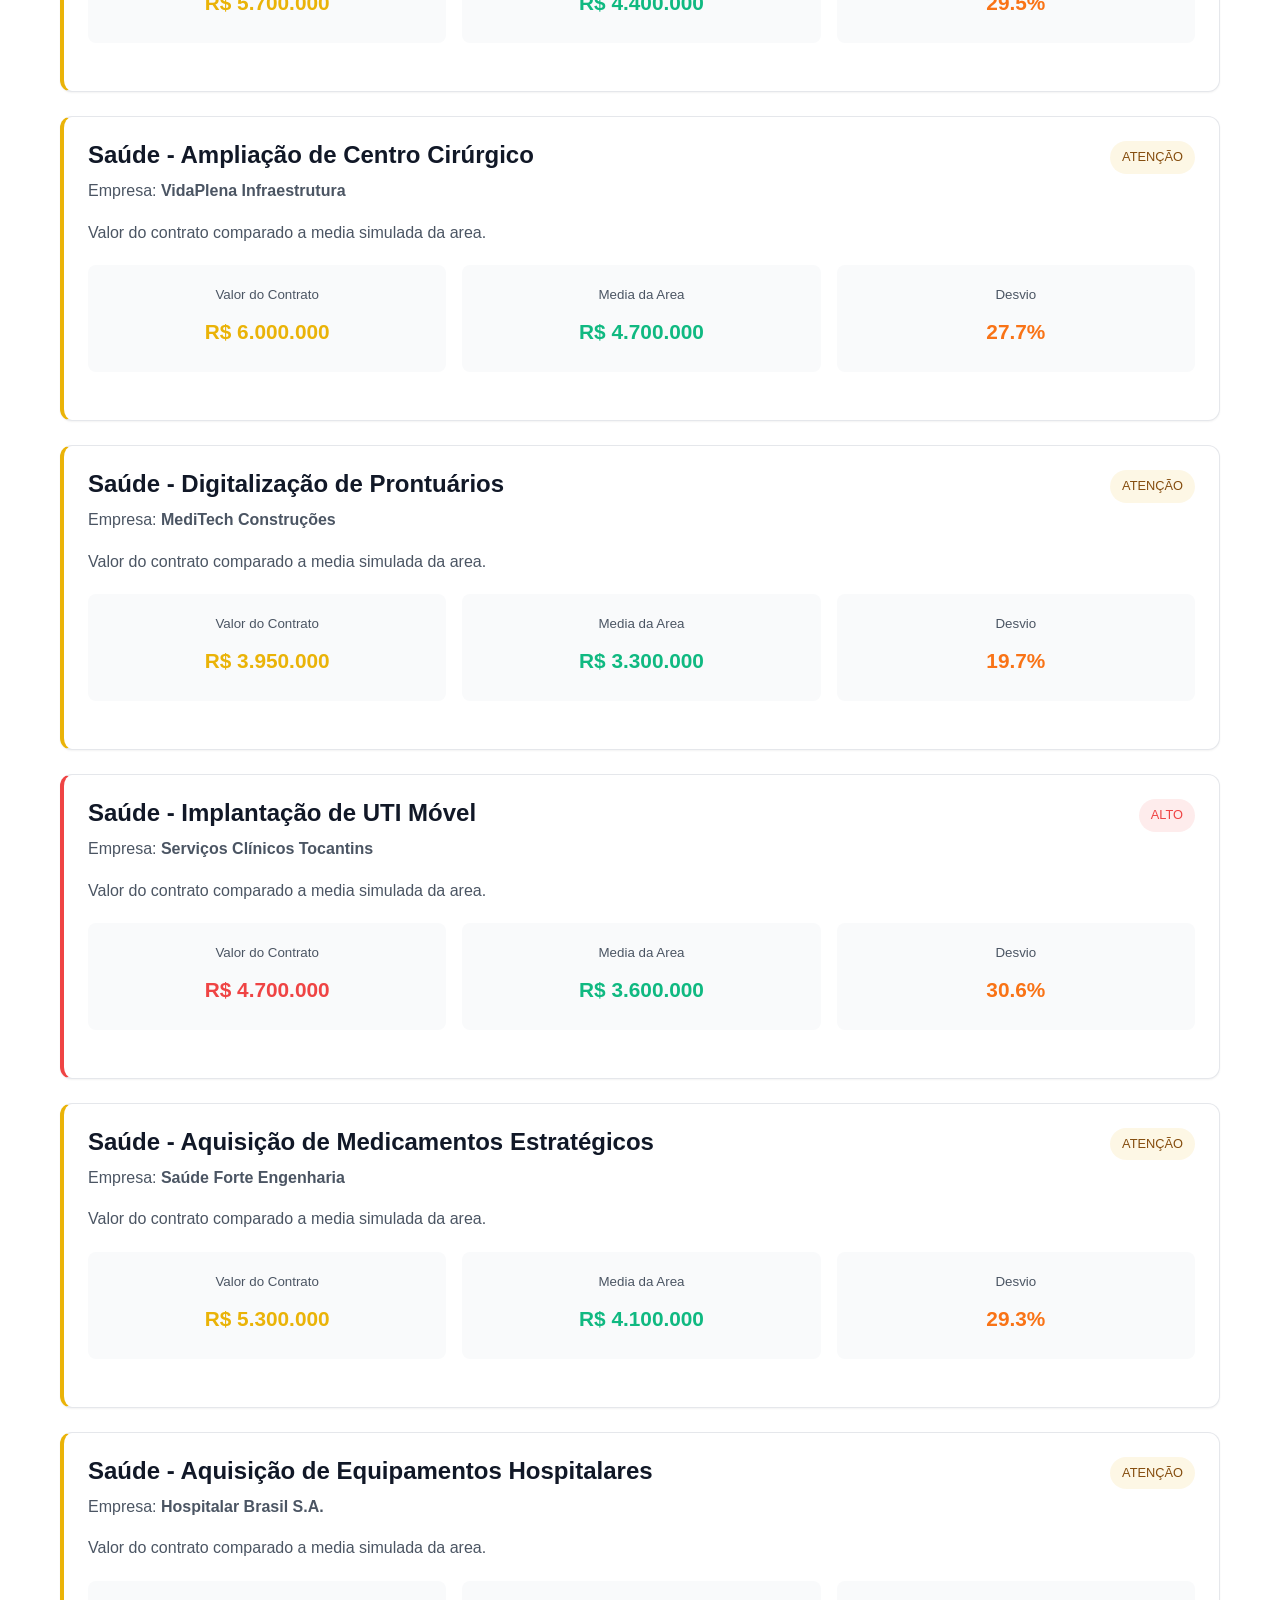
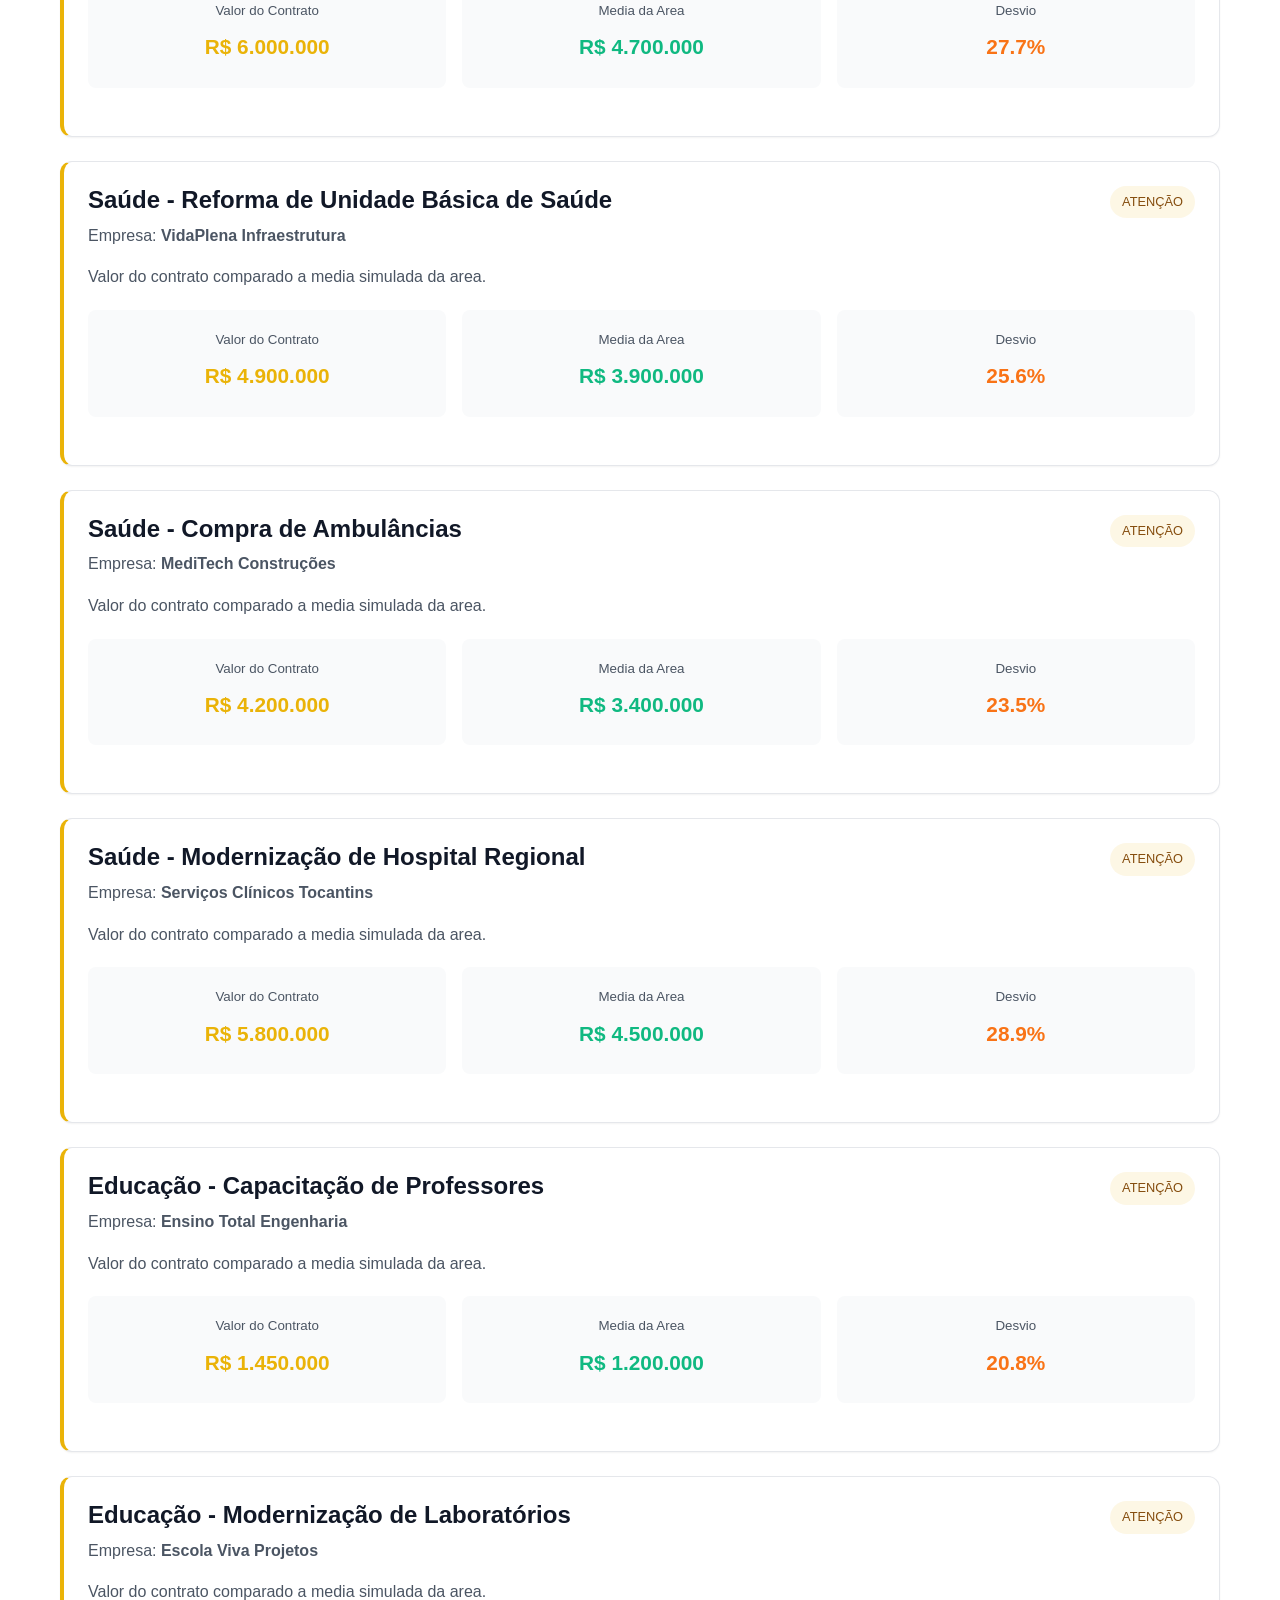
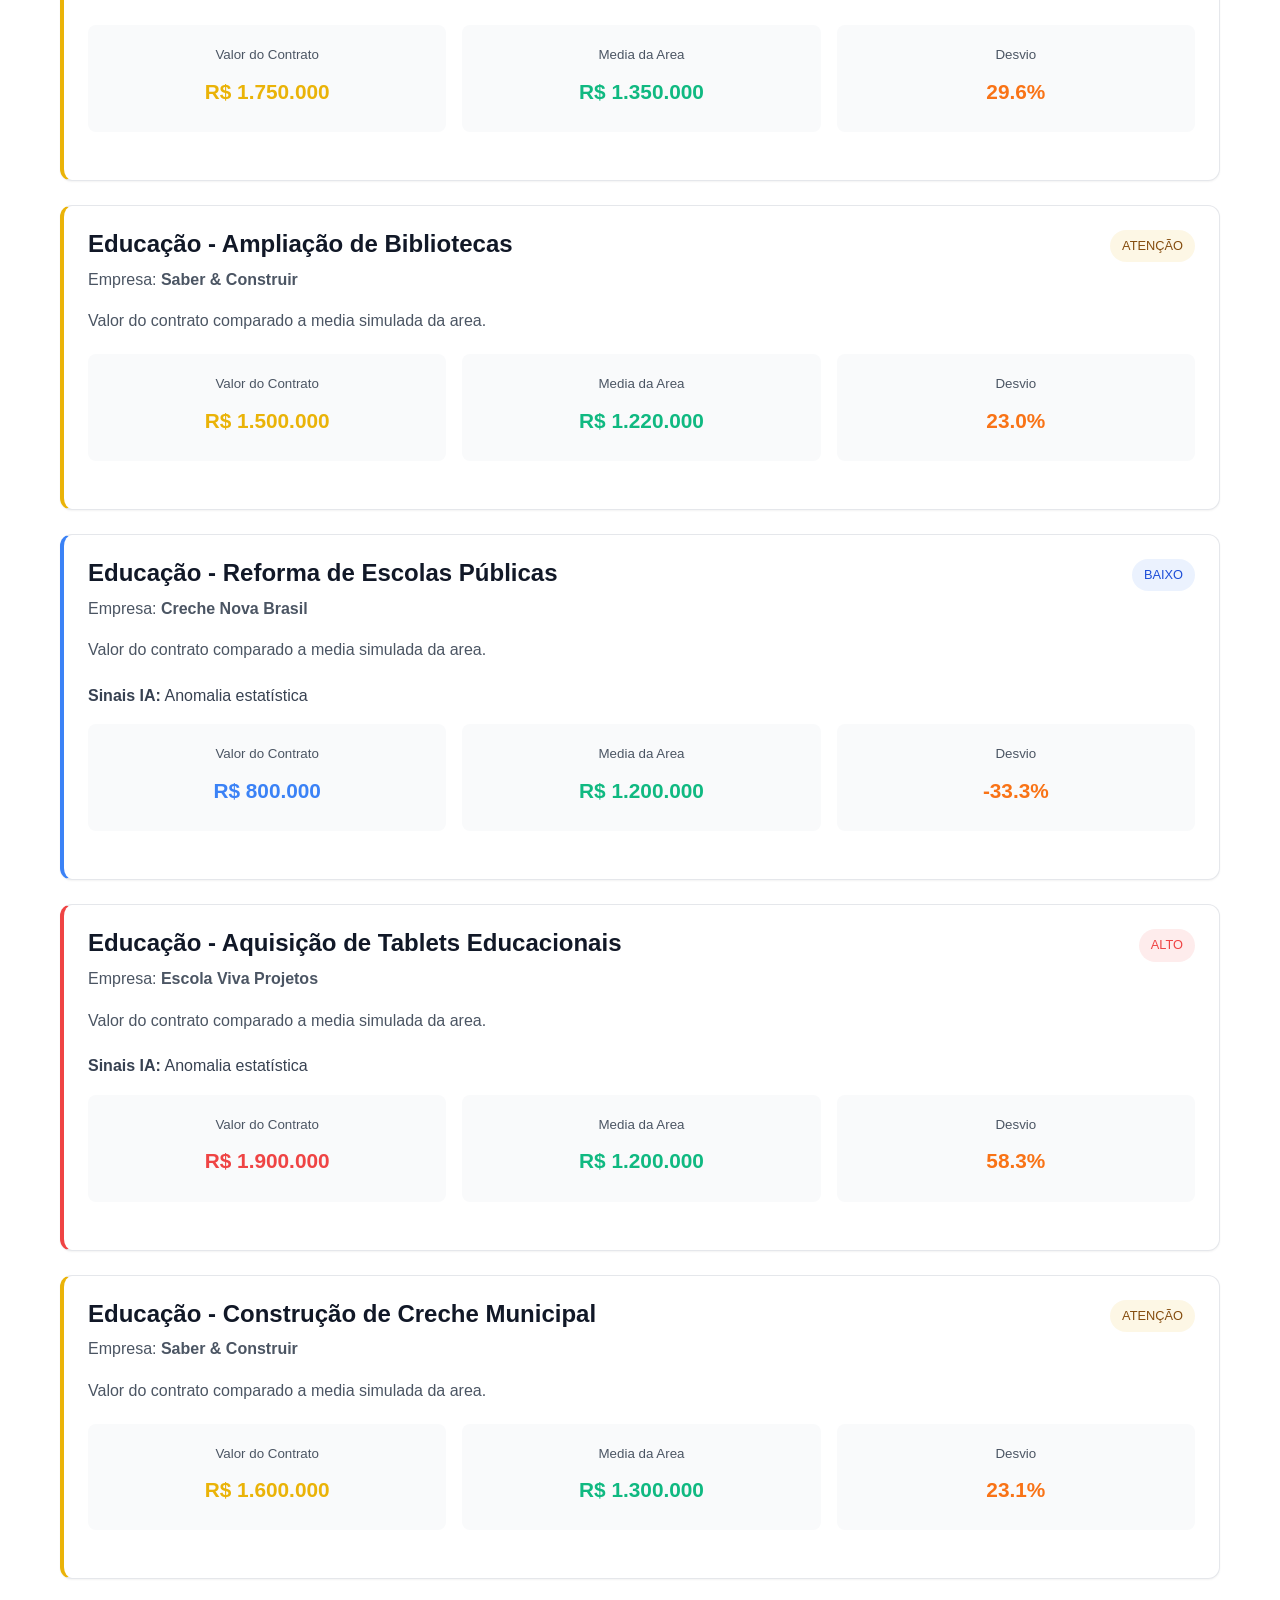
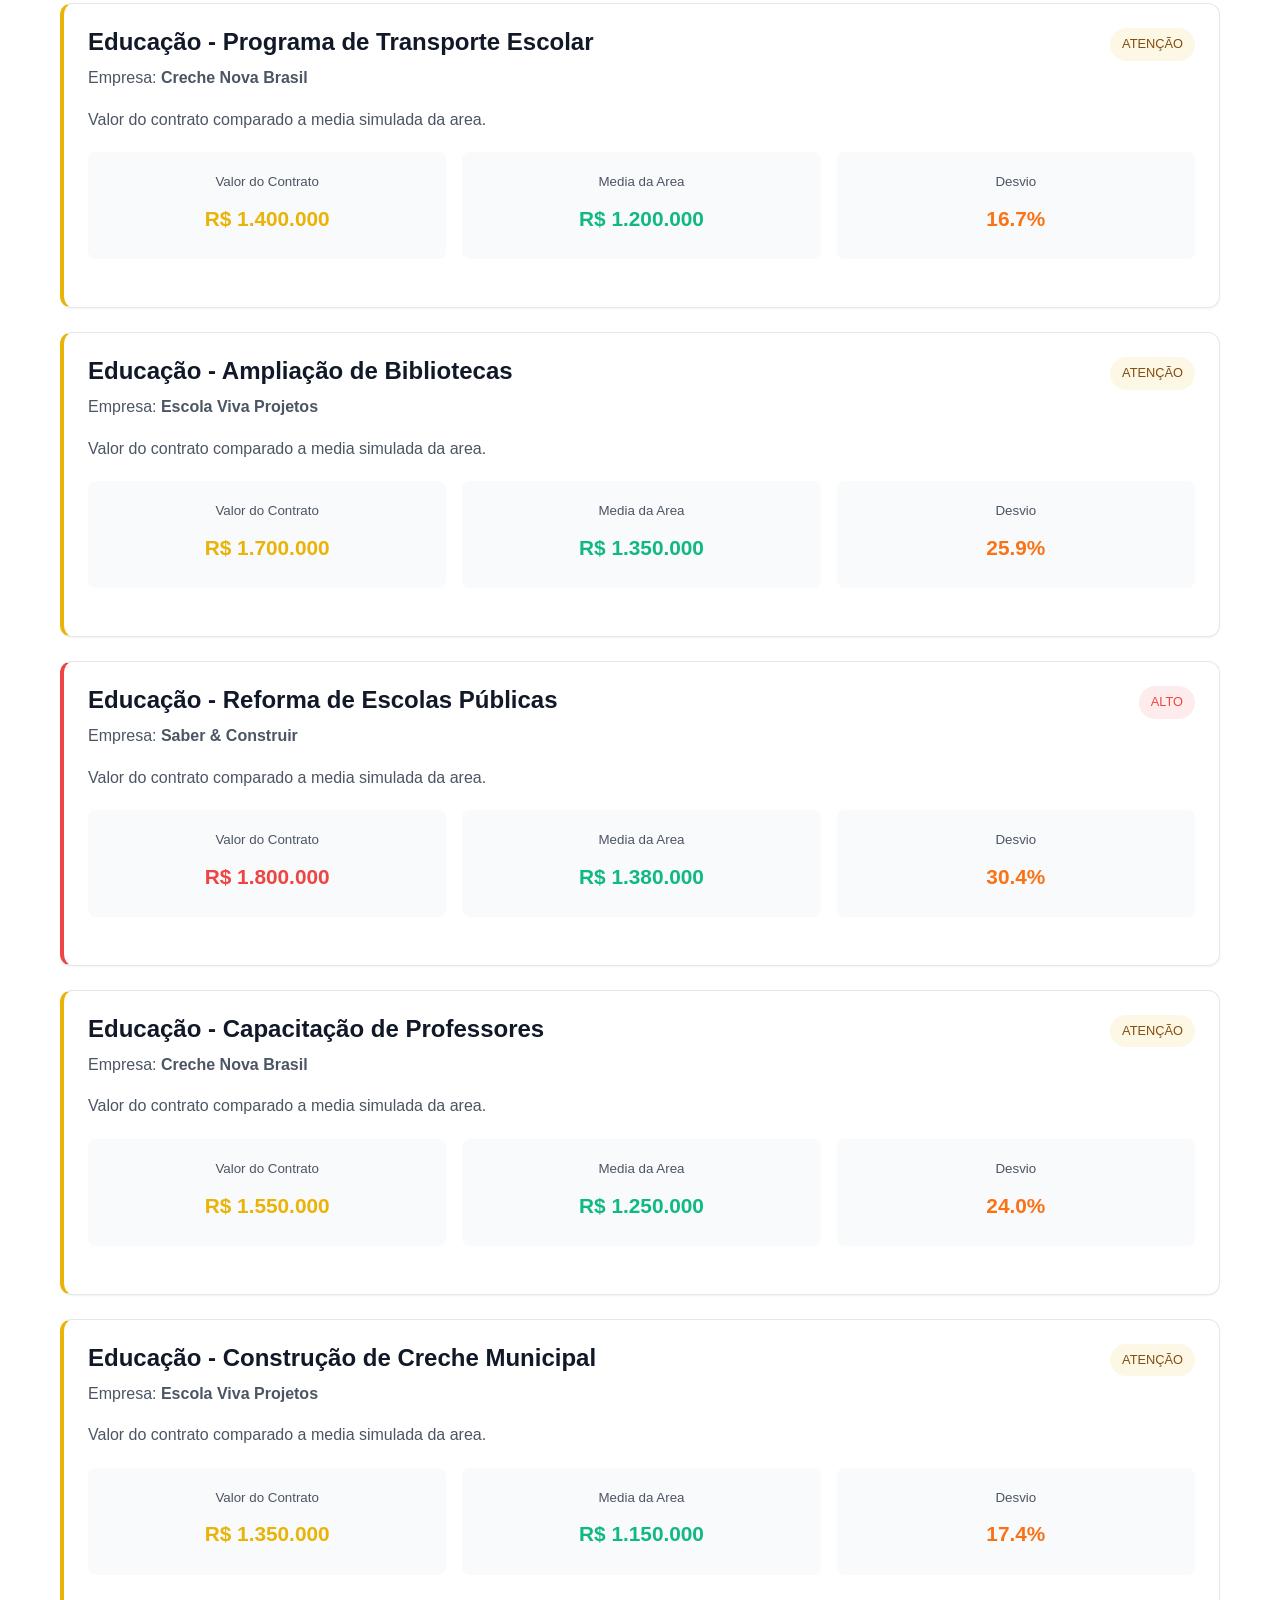
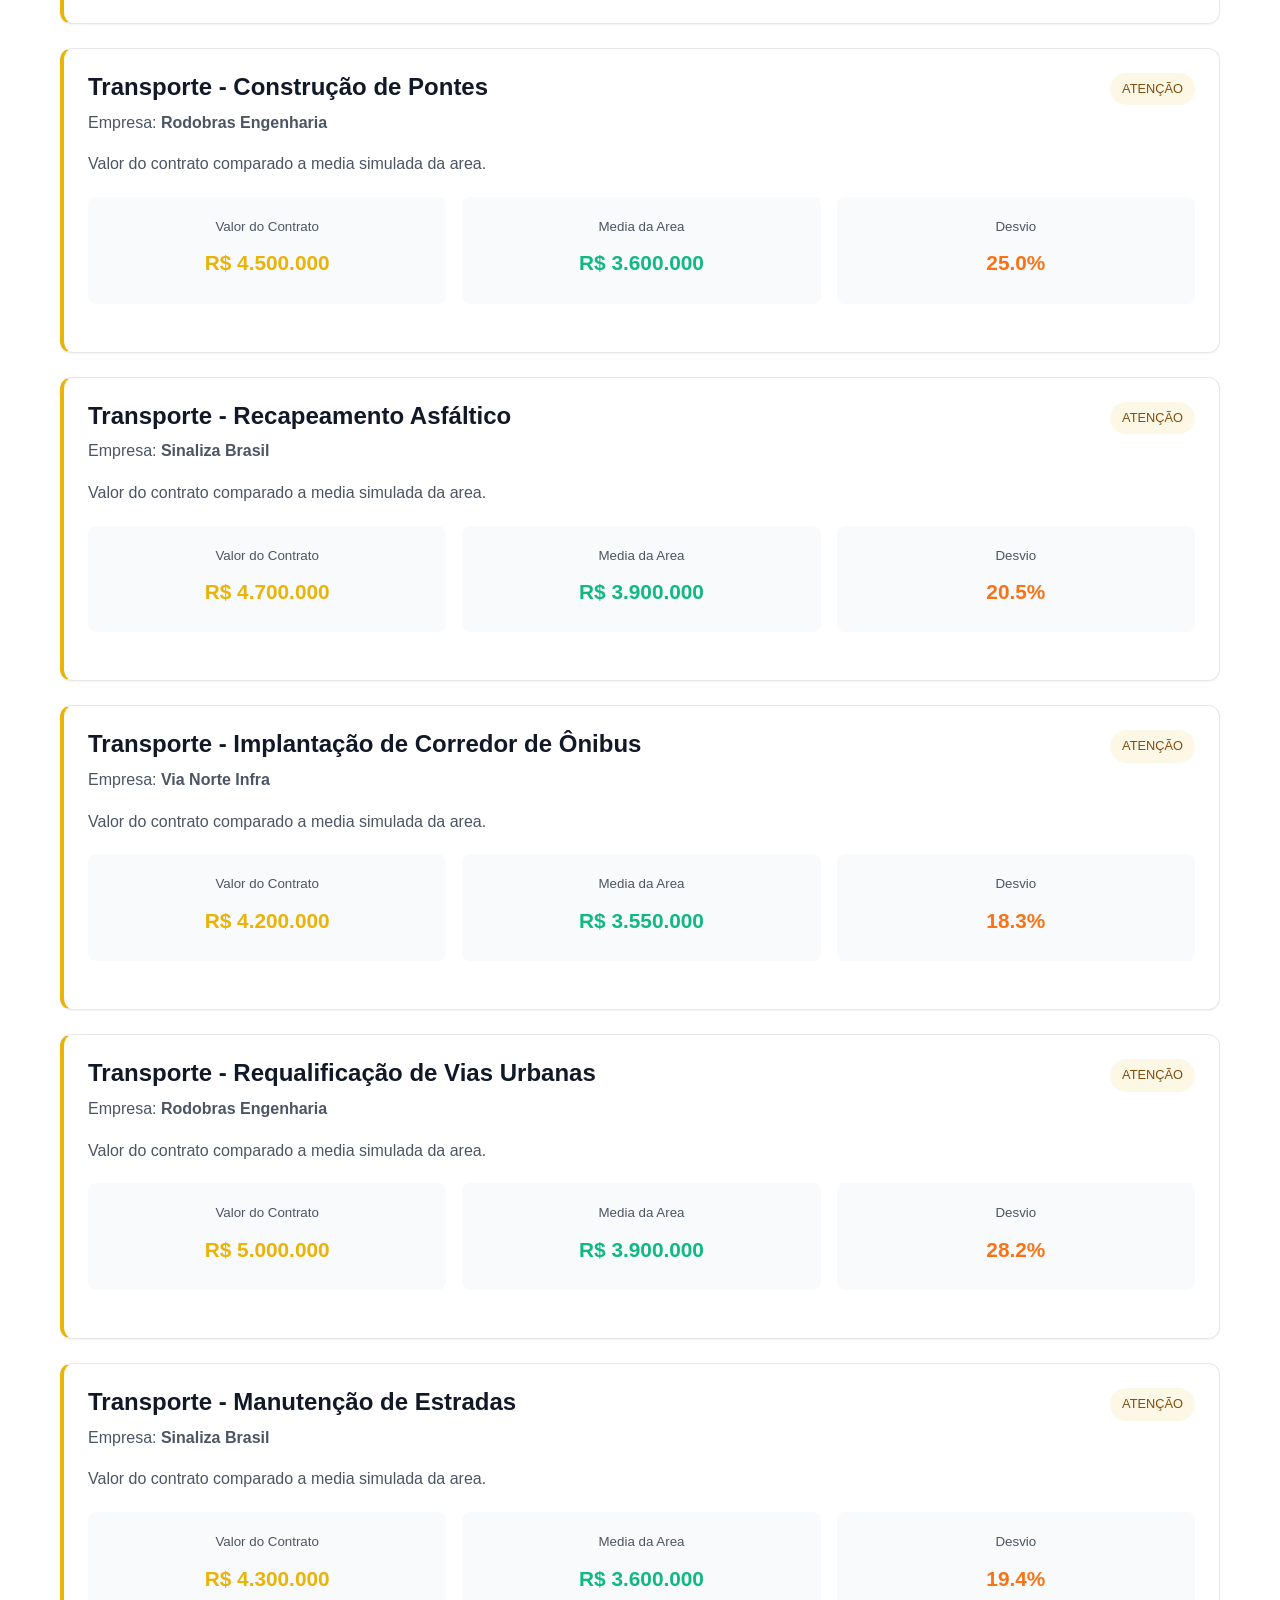
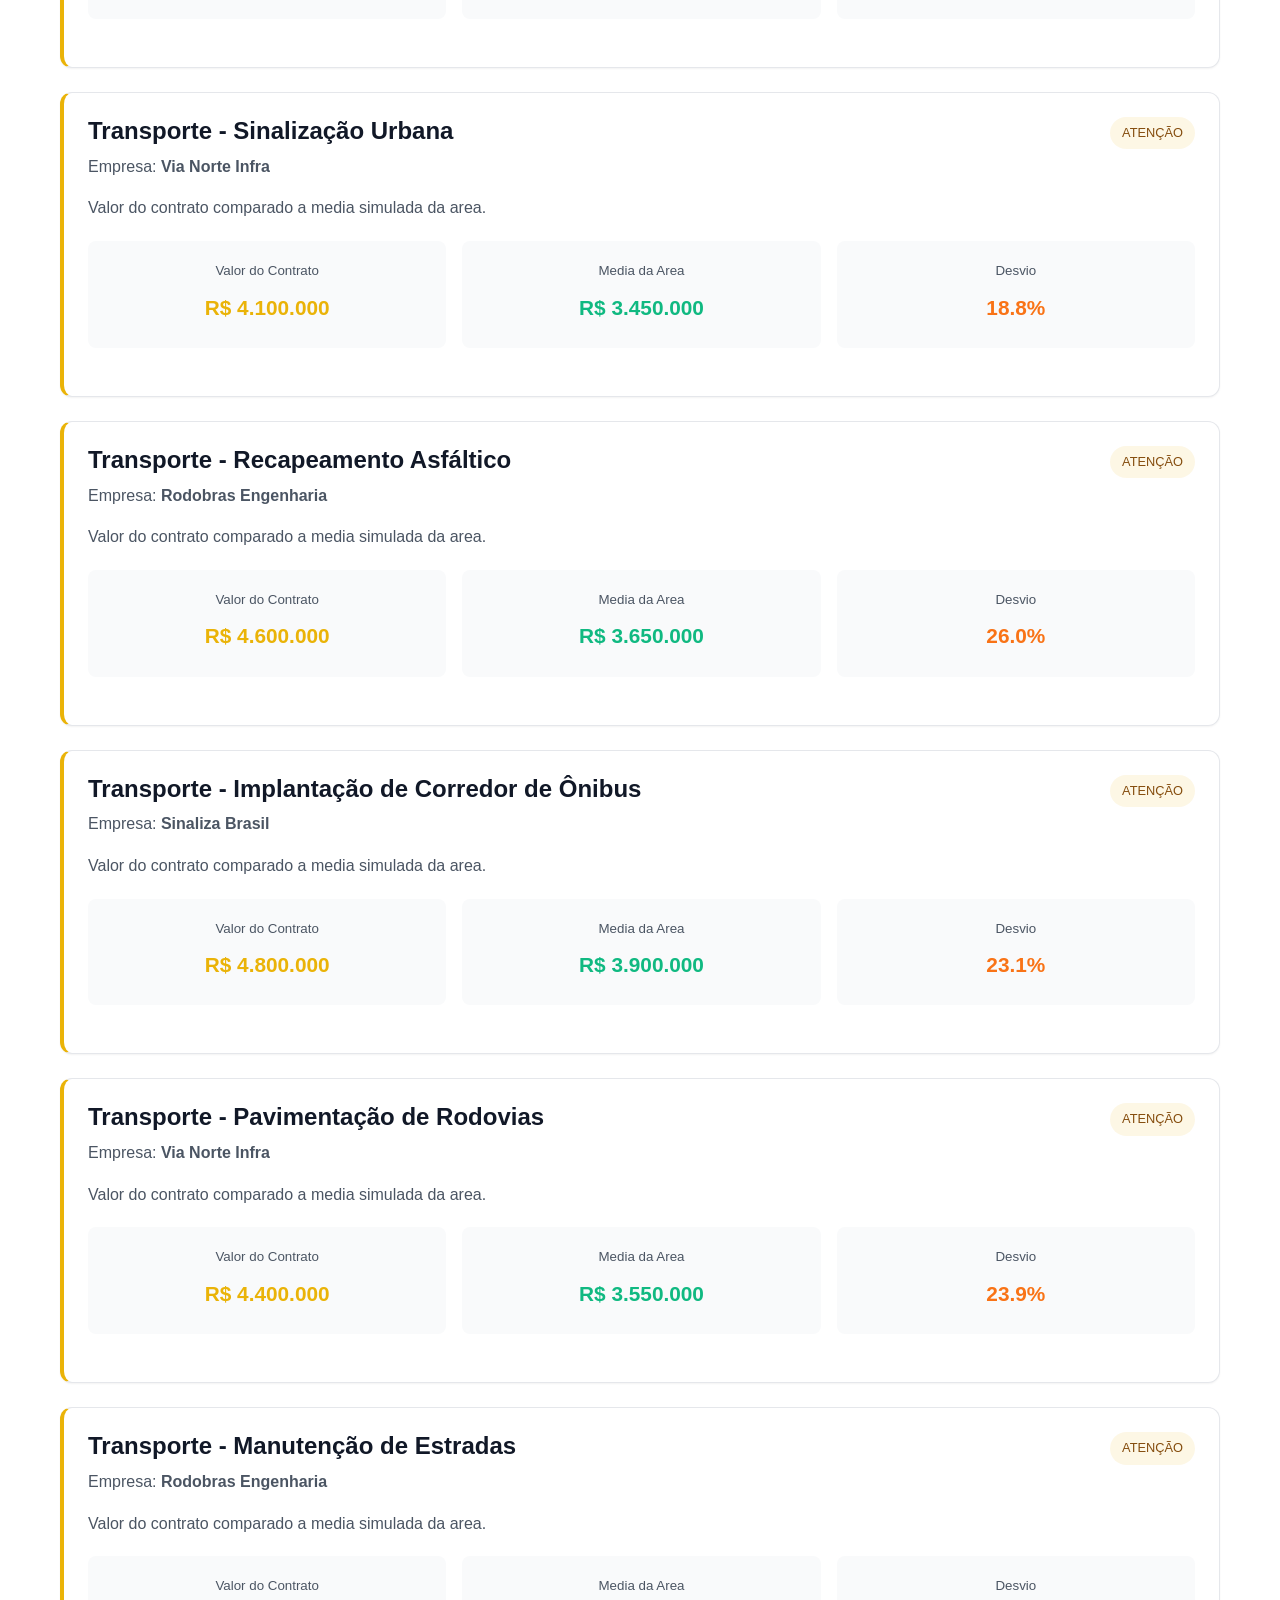
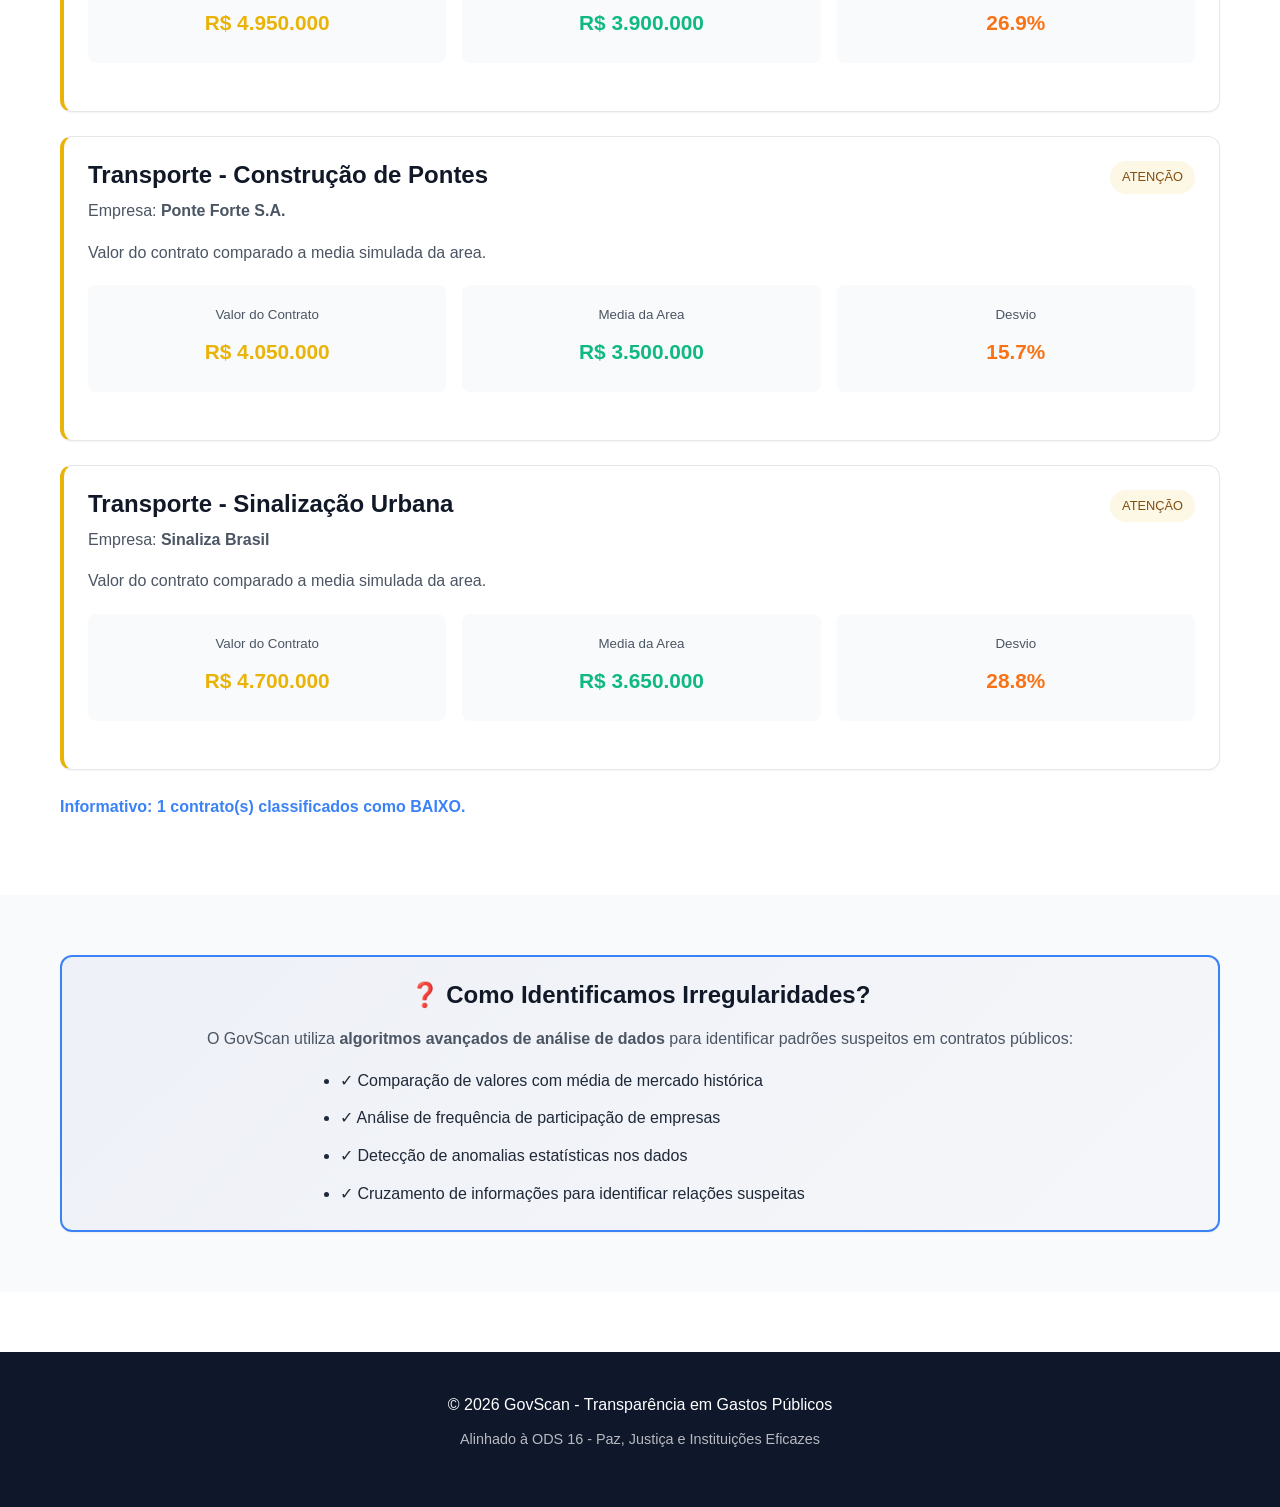
==== commit 4fc7d99b: "Site funcionando com simulação!" ====
--- a/alerta.html
+++ b/alerta.html
@@ -36,16 +36,16 @@
   <div class="container">
     <div class="grid" style="margin-bottom: 40px;">
       <div class="stat-card">
-        <div class="stat-value" style="color: #ef4444;">3</div>
+        <div class="stat-value" style="color: #ef4444;">0</div>
         <div class="stat-label">Alertas de Risco Alto</div>
       </div>
       <div class="stat-card">
-        <div class="stat-value" style="color: #eab308;">15</div>
+        <div class="stat-value" style="color: #eab308;">0</div>
         <div class="stat-label">Requerem Atenção</div>
       </div>
       <div class="stat-card">
-        <div class="stat-value" style="color: #3b82f6;">342</div>
-        <div class="stat-label">Total de Alertas Registrados</div>
+        <div class="stat-value" style="color: #f97316;">0</div>
+        <div class="stat-label">Total de Alertas</div>
       </div>
     </div>
   </div>
@@ -58,66 +58,7 @@
       <h2>Lista de Irregularidades Detectadas</h2>
       <p>Análise detalhada de contratos suspeitos</p>
     </div>
-
-    <!-- ALERTA 1 -->
-    <div class="card" style="margin-bottom: 24px; border-left: 4px solid #ef4444;">
-      <div style="display: flex; justify-content: space-between; align-items: start; margin-bottom: 16px;">
-        <div>
-          <h3 style="margin: 0 0 8px 0;">🏥 Reforma Hospital Central</h3>
-          <p style="margin: 0; color: var(--neutral-600); font-weight: 500;">Empresa: <strong>Construtora ABC Ltda</strong></p>
-        </div>
-        <span class="badge badge-danger">🔴 Risco Alto</span>
-      </div>
-      
-      <p style="margin-bottom: 20px; color: var(--neutral-600);">Valor <strong>38.9% acima</strong> da média de mercado para reformas similares</p>
-
-      <div class="grid" style="gap: 16px; margin-bottom: 24px;">
-        <div style="background: var(--neutral-50); padding: 16px; border-radius: var(--radius); text-align: center;">
-          <small style="color: var(--neutral-600); font-weight: 500;">💰 Valor do Contrato</small>
-          <p style="font-size: 1.5rem; font-weight: 700; color: #ef4444; margin: 8px 0;">R$ 2.500.000</p>
-        </div>
-        <div style="background: var(--neutral-50); padding: 16px; border-radius: var(--radius); text-align: center;">
-          <small style="color: var(--neutral-600); font-weight: 500;">📊 Média de Mercado</small>
-          <p style="font-size: 1.5rem; font-weight: 700; color: #10b981; margin: 8px 0;">R$ 1.800.000</p>
-        </div>
-        <div style="background: var(--neutral-50); padding: 16px; border-radius: var(--radius); text-align: center;">
-          <small style="color: var(--neutral-600); font-weight: 500;">⚠️ Desvio</small>
-          <p style="font-size: 1.5rem; font-weight: 700; color: #f97316; margin: 8px 0;">+38.9%</p>
-        </div>
-      </div>
-
-      <a href="#" class="btn btn-primary">Ver Detalhes Completos</a>
-    </div>
-
-    <!-- ALERTA 2 -->
-    <div class="card" style="margin-bottom: 24px; border-left: 4px solid #eab308;">
-      <div style="display: flex; justify-content: space-between; align-items: start; margin-bottom: 16px;">
-        <div>
-          <h3 style="margin: 0 0 8px 0;">🏥 Aquisição de Equipamentos Médicos</h3>
-          <p style="margin: 0; color: var(--neutral-600); font-weight: 500;">Empresa: <strong>MedEquip S.A.</strong></p>
-        </div>
-        <span class="badge badge-warning">🟡 Atenção</span>
-      </div>
-      
-      <p style="margin-bottom: 16px; color: var(--neutral-600);">Esta empresa participou de <strong>7 licitações similares nos últimos 6 meses</strong>, vencendo todas. Padrão incomum.</p>
-
-      <a href="#" class="btn btn-secondary">Investigar Padrão</a>
-    </div>
-
-    <!-- ALERTA 3 -->
-    <div class="card" style="margin-bottom: 24px; border-left: 4px solid #eab308;">
-      <div style="display: flex; justify-content: space-between; align-items: start; margin-bottom: 16px;">
-        <div>
-          <h3 style="margin: 0 0 8px 0;">🛣️ Pavimentação de Ruas - Zona Sul</h3>
-          <p style="margin: 0; color: var(--neutral-600); font-weight: 500;">Empresa: <strong>XYZ Construtora</strong></p>
-        </div>
-        <span class="badge badge-warning">🟡 Atenção</span>
-      </div>
-      
-      <p style="margin-bottom: 16px; color: var(--neutral-600);">Valor estipulado <strong>21.5% acima</strong> de projetos anteriores com escopo similar. Recomenda-se revisão.</p>
-
-      <a href="#" class="btn btn-secondary">Revisar Proposta</a>
-    </div>
+    <div id="lista-alertas"></div>
   </div>
 </section>
 
@@ -147,5 +88,7 @@
   </div>
 </footer>
 
+<script src="./js/base-dados.js"></script>
+<script src="./js/alertas.js"></script>
 </body>
 </html>
--- a/css/teste.css
+++ b/css/teste.css
@@ -335,6 +335,12 @@
   color: var(--primary);
 }
 
+.badge-info,
+.badge-low {
+  background: rgba(59, 130, 246, 0.1);
+  color: #1d4ed8;
+}
+
 /* ============================================
    SEÇÕES & BACKGROUNDS
    ============================================ */
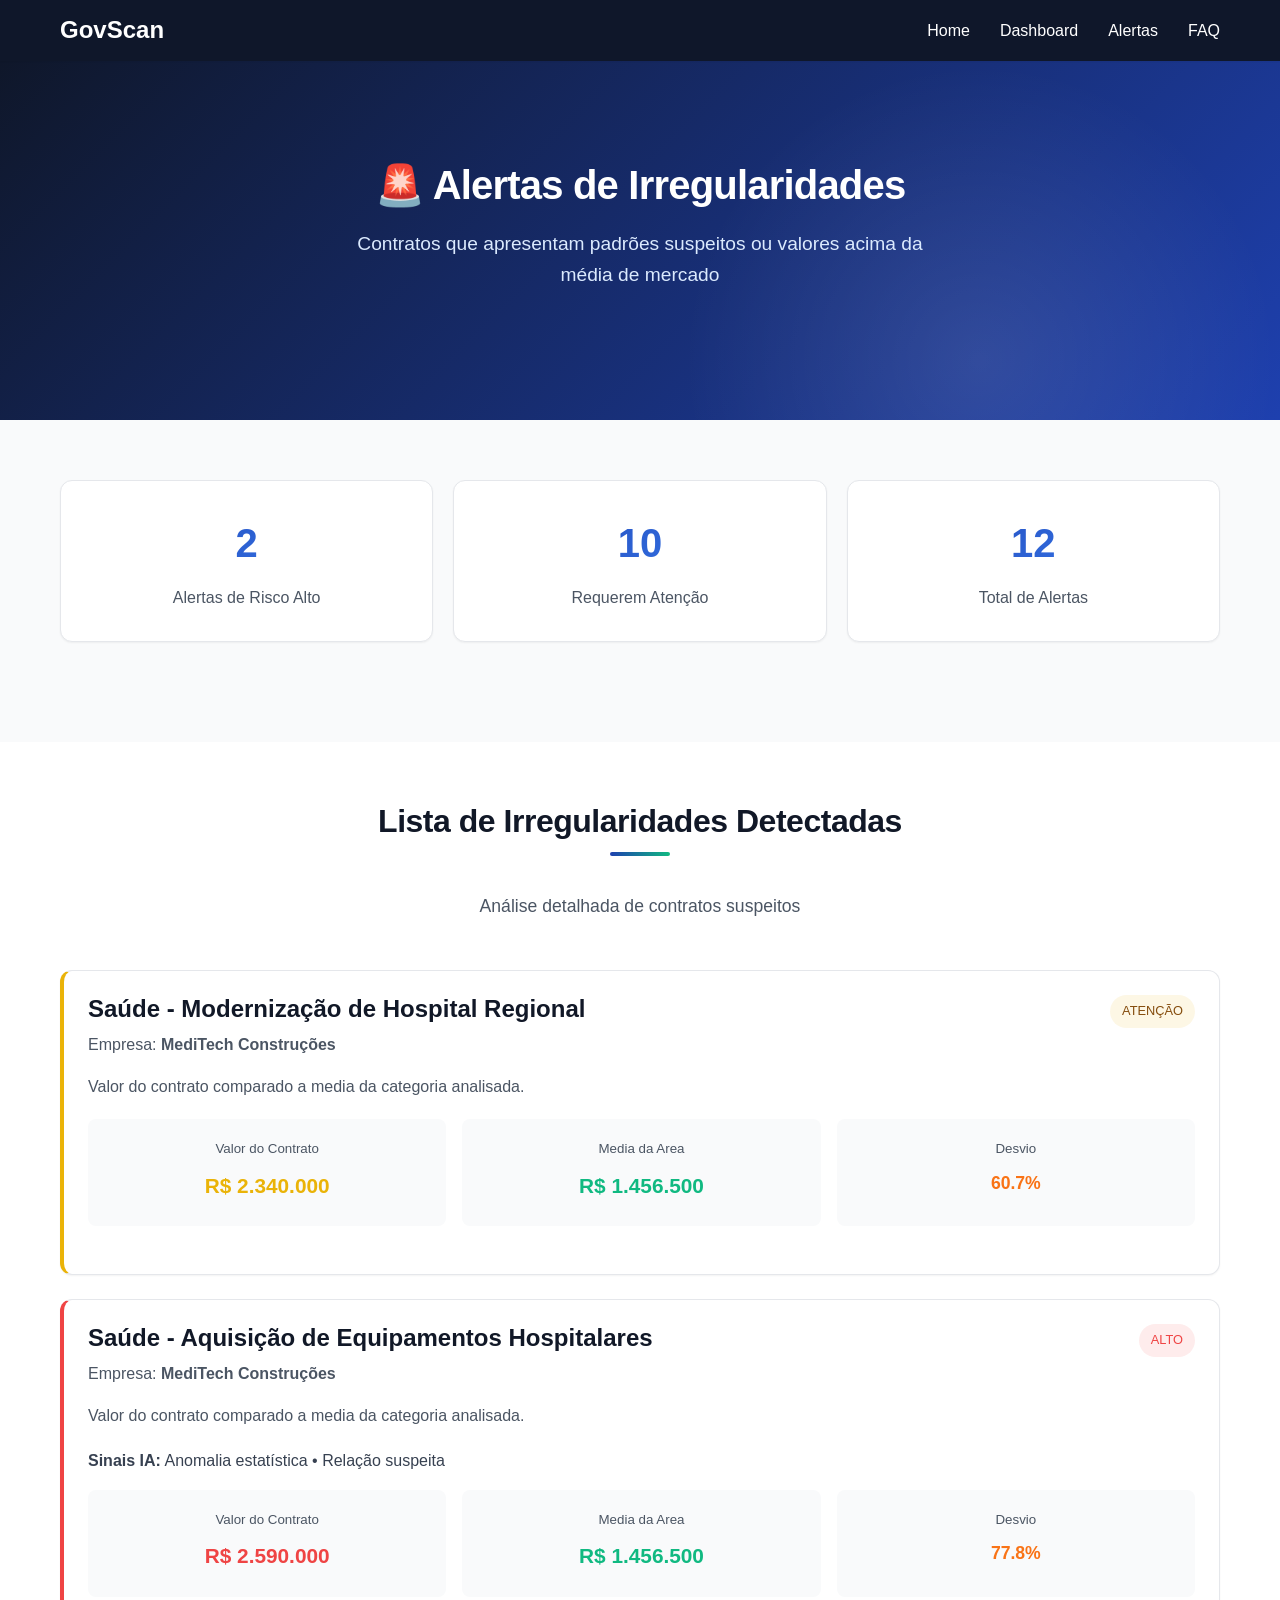
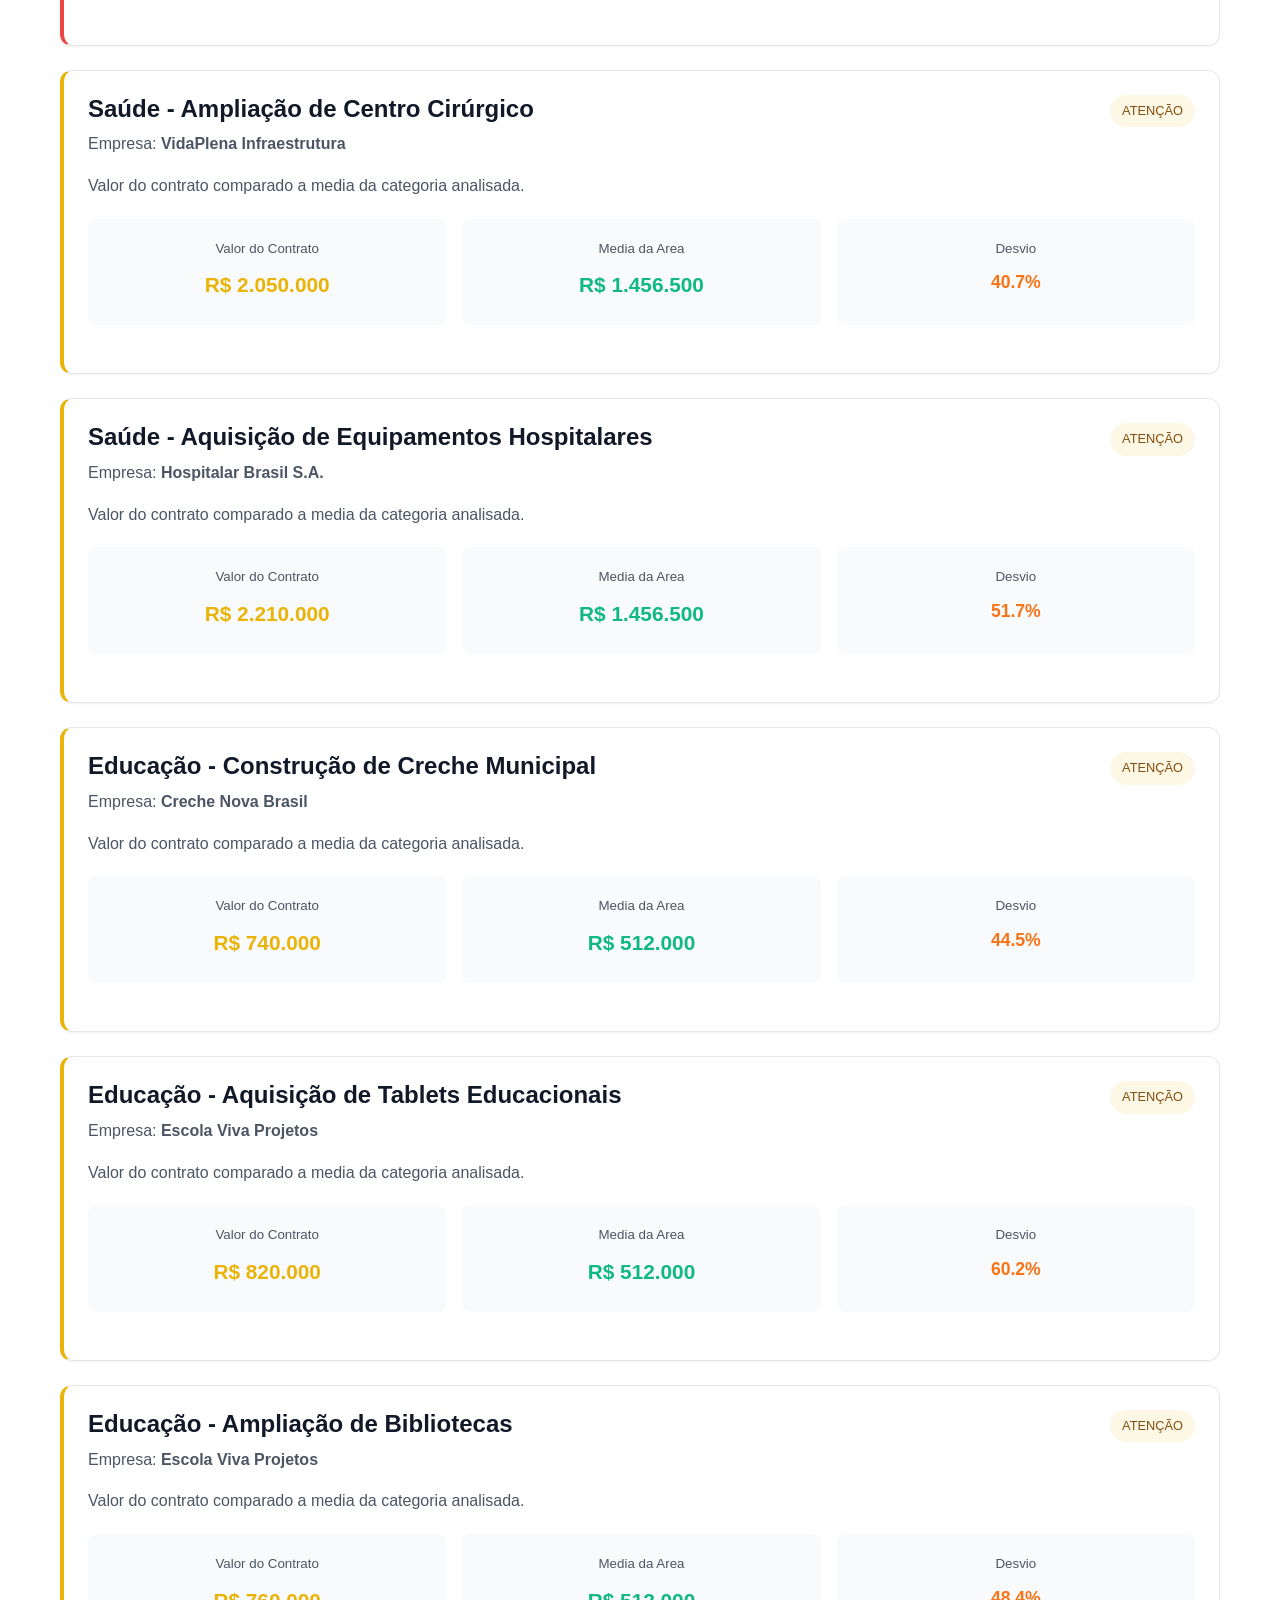
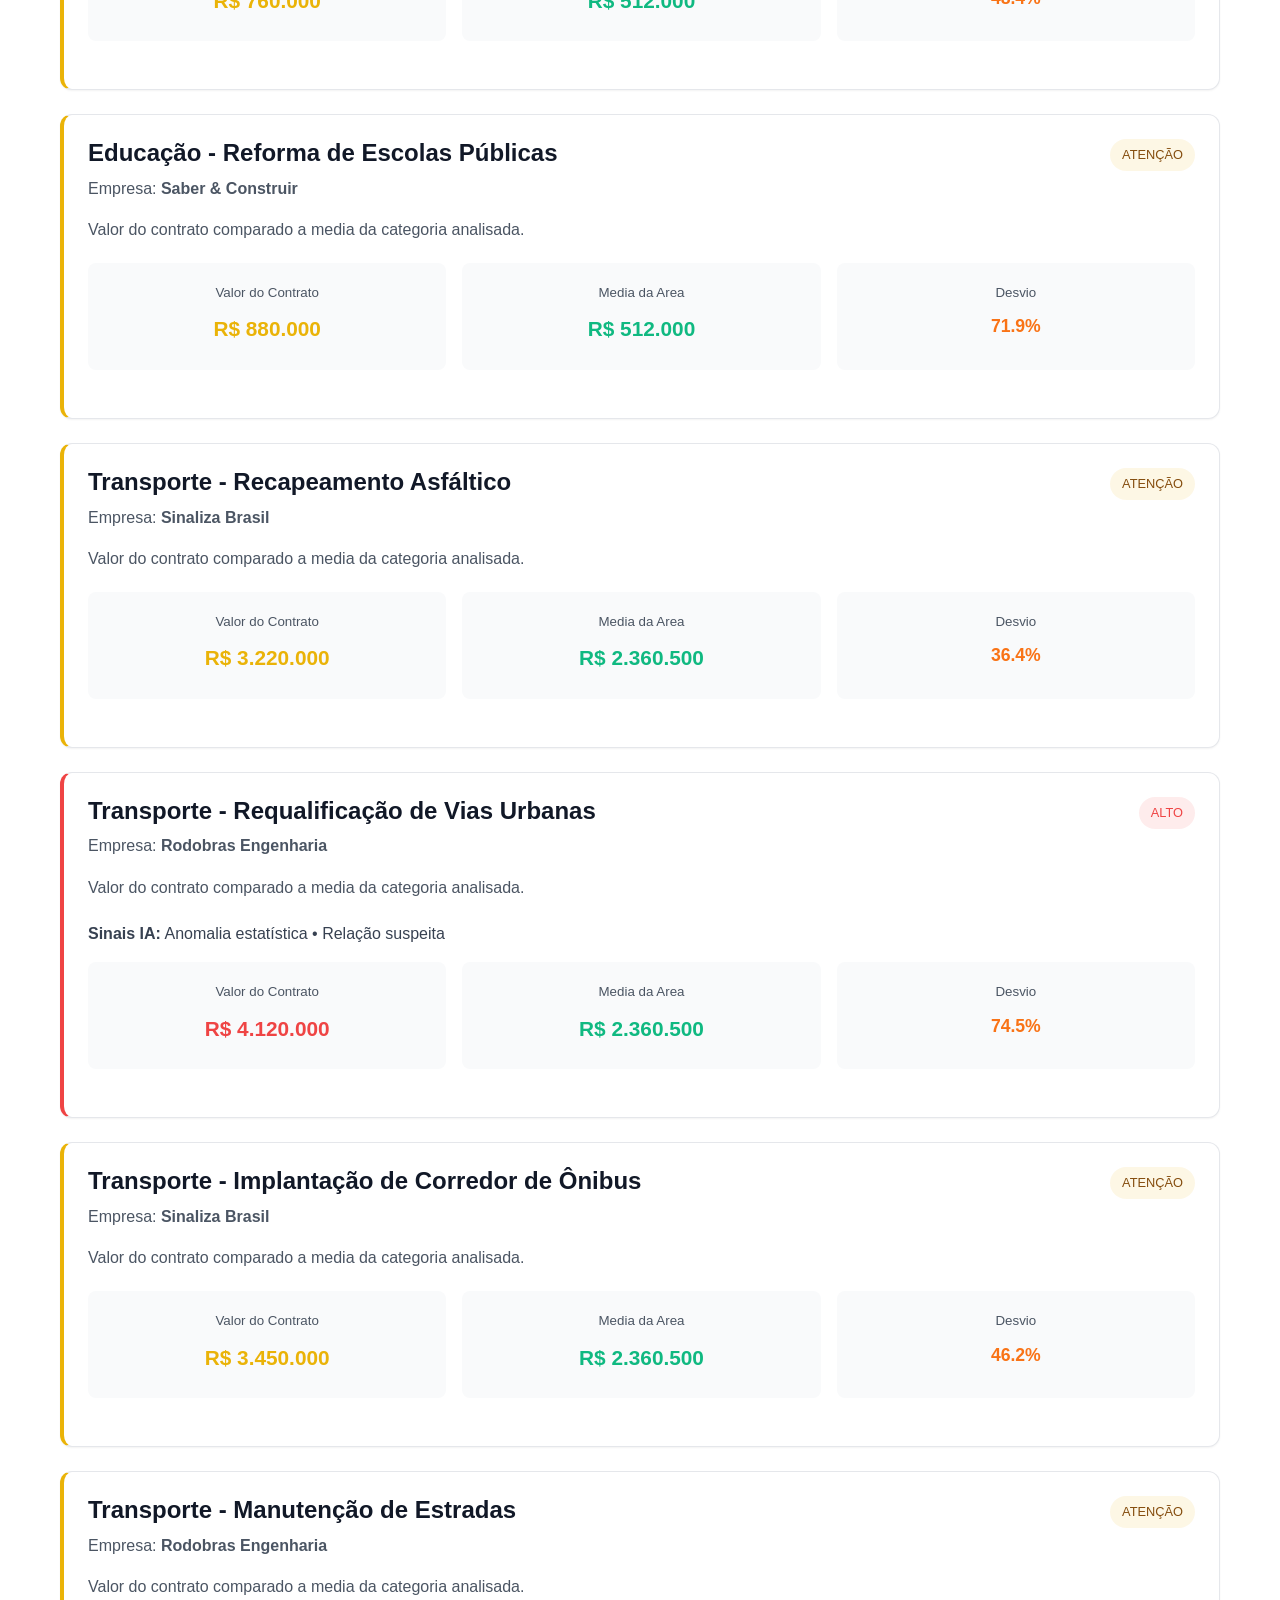
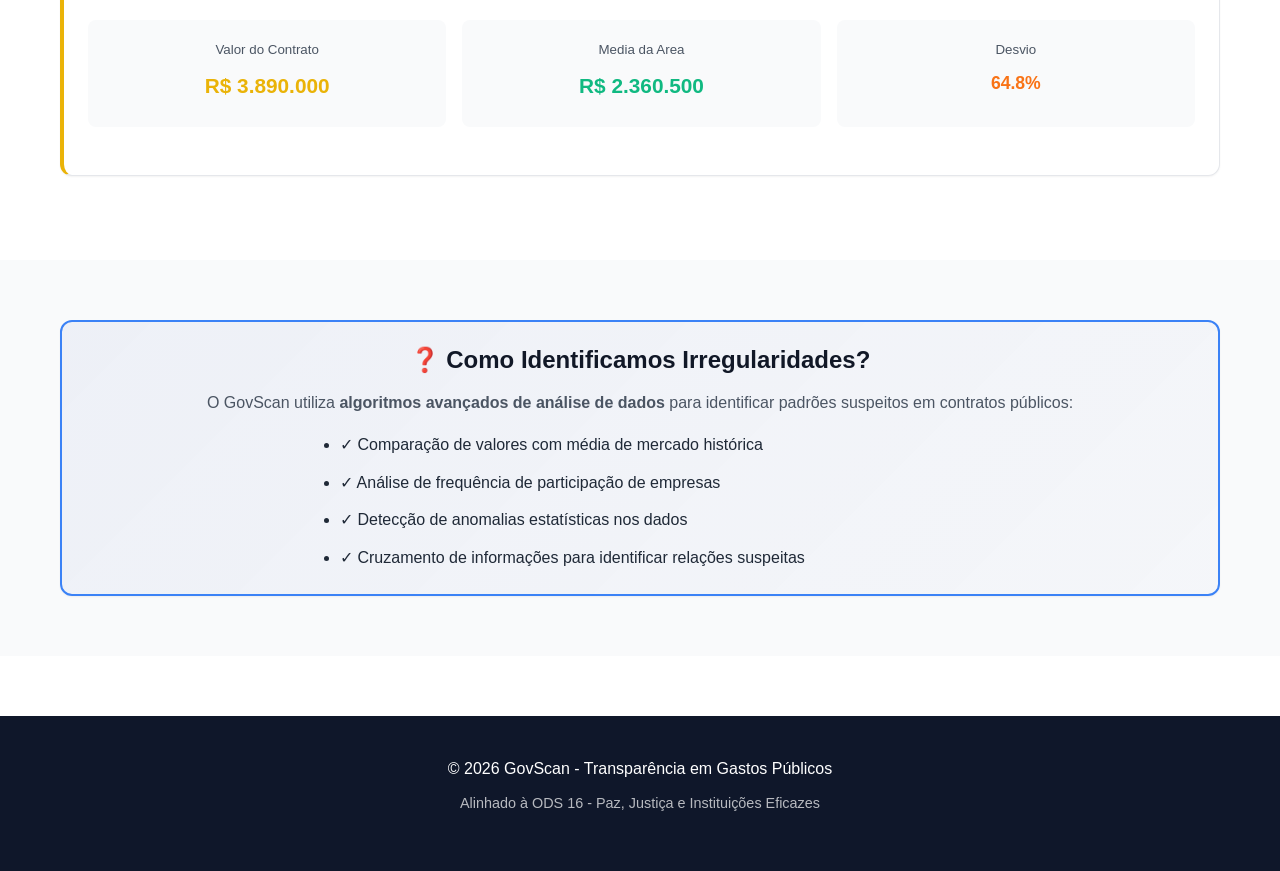
==== commit 84456ce9: "Atualização do site" ====
--- a/alerta.html
+++ b/alerta.html
@@ -88,6 +88,7 @@
   </div>
 </footer>
 
+<script src="./js/dados-reais.js"></script>
 <script src="./js/base-dados.js"></script>
 <script src="./js/alertas.js"></script>
 </body>
